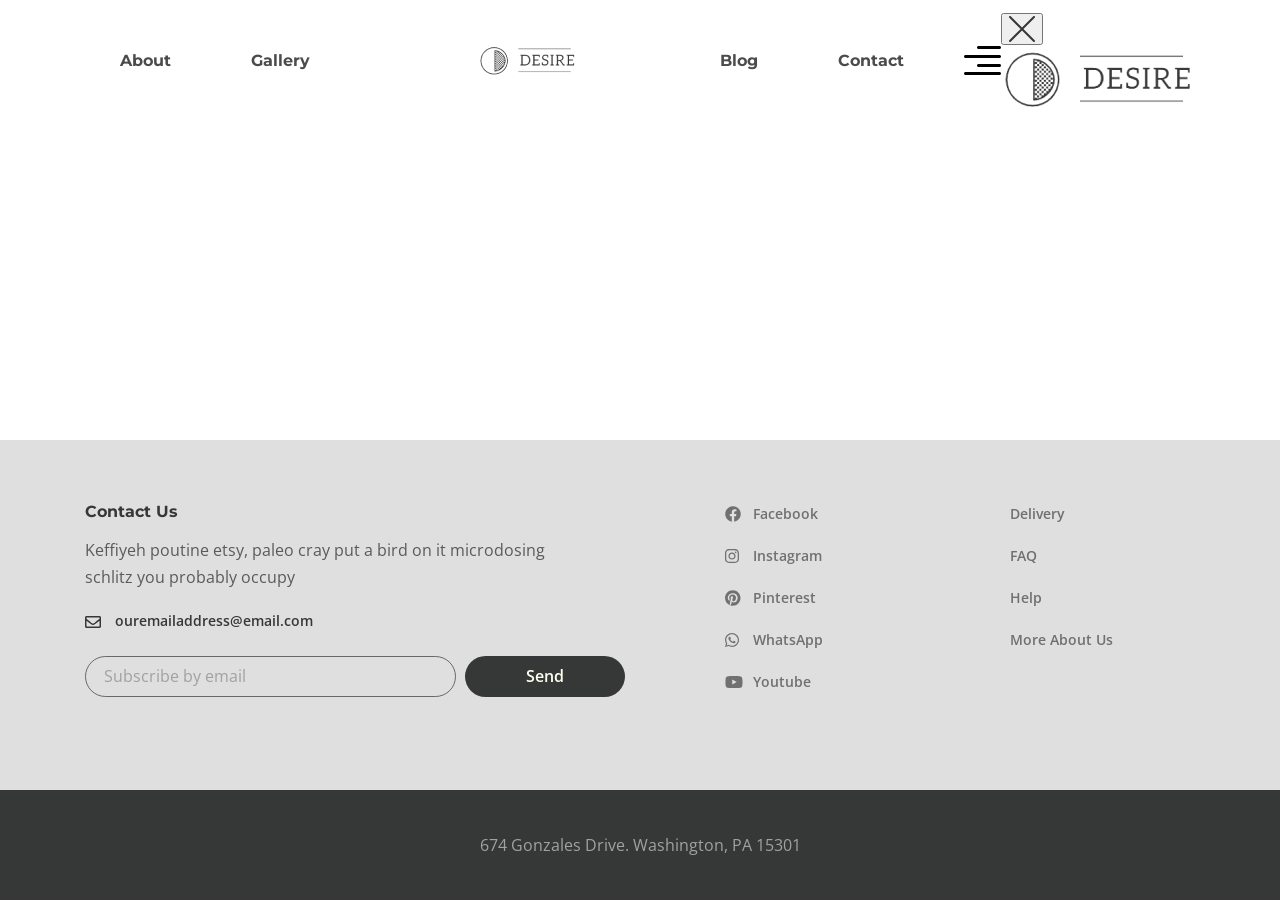
==== app/index.html @ 5ede9a0d "first commit" ====
<!DOCTYPE html>
<html lang="en">

<head>
  <meta charset="UTF-8">
  <meta name="viewport" content="width=device-width, initial-scale=1.0">
  <title>Desire Multypage Website</title>
  <link rel="preconnect" href="https://fonts.googleapis.com">
  <link rel="preconnect" href="https://fonts.gstatic.com" crossorigin>
  <link href="https://fonts.googleapis.com/css2?family=Montserrat:wght@700&family=Open+Sans:wght@400;600&display=swap"
    rel="stylesheet">
  <link rel="stylesheet" href="css/style.min.css">
</head>

<body>
  <div class="wrapper">
    <header class="header">
      <div class="container">
        <div class="header__inner">
          <nav class="menu">
            <ul class="menu__list">
              <li class="menu__list-item">
                <a class="menu__list-link" href="#">About</a>
              </li>
              <li class="menu__list-item">
                <a class="menu__list-link" href="#">Gallery</a>
              </li>
            </ul>
          </nav>
          <a class="logo" href="#">
            <img src="images/logo.png" alt="">
          </a>
          <nav class="menu">
            <ul class="menu__list">
              <li class="menu__list-item">
                <a class="menu__list-link" href="#">Blog</a>
              </li>
              <li class="menu__list-item">
                <a class="menu__list-link" href="#">Contact</a>
              </li>
            </ul>
          </nav>
          <button class="header__btn">
            <img src="images/icon_menu.svg" alt="icon menu">
          </button>
          <div class="rightside-menu">
            <button class="rightside-menu__close">
              <img src="images/close.svg" alt="">
            </button>
            <a class="logo" href="#">
              <img src="images/logo-big.png" alt="logo">
            </a>
          </div>
        </div>
      </div>
    </header>

    <main class="main"></main>

    <footer class="footer">
      <div class="footer__content">
        <div class="container">
          <div class="footer__inner">
            <div class="footer__info">
              <h6 class="footer__info-title">
                Contact Us
              </h6>
              <p class="footer__info-text">
                Keffiyeh poutine etsy, paleo cray put a bird on it microdosing schlitz you probably occupy
              </p>
              <a href="mailto:ouremailaddress@email.com" class="footer__info-email">
                ouremailaddress@email.com
              </a>
              <form class="footer__form">
                <input type="email" class="footer__form-input" placeholder="Subscribe by email">
                <button type="submit" class="footer__form-button">Send</button>
              </form>
            </div>
            <ul class="footer__social">
              <li class="footer__social-item">
                <a class="footer__social-link footer__social-link--facebook" href="#">Facebook</a>
              </li>
              <li class="footer__social-item">
                <a class="footer__social-link footer__social-link--instagram" href="#">Instagram</a>
              </li>
              <li class="footer__social-item">
                <a class="footer__social-link footer__social-link--pinterest" href="#">Pinterest</a>
              </li>
              <li class="footer__social-item">
                <a class="footer__social-link footer__social-link--whatsapp" href="#">WhatsApp</a>
              </li>
              <li class="footer__social-item">
                <a class="footer__social-link footer__social-link--youtube" href="#">Youtube</a>
              </li>
            </ul>
            <nav class="footer__menu">
              <ul class="footer__menu-list">
                <li class="footer__menu-item">
                  <a class="footer__menu-link" href="#">Delivery</a>
                </li>
                <li class="footer__menu-item">
                  <a class="footer__menu-link" href="#">FAQ</a>
                </li>
                <li class="footer__menu-item">
                  <a class="footer__menu-link" href="#">Help</a>
                </li>
                <li class="footer__menu-item">
                  <a class="footer__menu-link" href="#">More About Us</a>
                </li>
              </ul>
            </nav>
          </div>
        </div>
      </div>
      <div class=" footer__copyright">
        <p>
          674 Gonzales Drive. Washington, PA 15301
        </p>
      </div>

    </footer>
  </div>



  <script src="js/main.min.js"></script>
</body>

</html>
---- app/css/style.min.css ----
.menu__list-link,.footer__info-title{font-family:'Montserrat', sans-serif;font-weight:700}html{-webkit-box-sizing:border-box;box-sizing:border-box}*,*::after,*::before{-webkit-box-sizing:inherit;box-sizing:inherit}ul[class],ol[class]{padding:0}body,h1,h2,h3,h4,h5,h6,p,ul,ol,li,figure,figcaption,blockquote,dl,dd{margin:0;font-size:inherit}ul[class]{list-style:none}img{max-width:100%;display:block}input,button,textarea,select{font:inherit}a{text-decoration:none}html,body{height:100%}body{font-family:'Open Sans', sans-serif;font-weight:400;font-size:16px;line-height:27px;color:#5A5A5A}.wrapper{display:-webkit-box;display:-ms-flexbox;display:flex;-webkit-box-orient:vertical;-webkit-box-direction:normal;-ms-flex-direction:column;flex-direction:column;min-height:100%}.main{-webkit-box-flex:1;-ms-flex:1 0 auto;flex:1 0 auto}.footer{-webkit-box-flex:0;-ms-flex:0 0 auto;flex:0 0 auto}.container{max-width:1140px;margin:0 auto;padding:0 15px}.header__inner{display:-webkit-box;display:-ms-flexbox;display:flex;-webkit-box-pack:justify;-ms-flex-pack:justify;justify-content:space-between;-webkit-box-align:center;-ms-flex-align:center;align-items:center;height:120px}.header__btn{background-color:transparent;border:none;padding:0;cursor:pointer}.logo{margin:0 auto}.menu{padding-left:35px;padding-right:60px}.menu__list{display:-webkit-box;display:-ms-flexbox;display:flex}.menu__list-item+.menu__list-item{padding-left:80px}.menu__list-link{color:rgba(54,56,56,0.9);line-height:22px}.footer__content{background:#DFDFDF;padding:60px 0 80px}.footer__inner{display:-webkit-box;display:-ms-flexbox;display:flex;-webkit-box-pack:justify;-ms-flex-pack:justify;justify-content:space-between}.footer__info{width:540px}.footer__info-title{color:#363838;margin-bottom:14px;line-height:23px}.footer__info-text{margin-bottom:16px;max-width:475px}.footer__info-email{font-weight:600;font-size:14px;color:#363838;margin-bottom:22px;padding-left:30px;display:inline-block;position:relative}.footer__info-email::before{content:"";background-image:url(../images/envelope.svg);position:absolute;top:9px;left:0;width:16px;height:12px}.footer__form{display:-webkit-box;display:-ms-flexbox;display:flex}.footer__form-input{padding:6px 10px 6px 18px;border-radius:21px;background-color:transparent;border:1px solid rgba(54,56,56,0.7);width:100%}.footer__form-input::-webkit-input-placeholder{font-family:'Open Sans', sans-serif;font-weight:400;font-size:16px;line-height:28px;color:#A1A1A1}.footer__form-input::-moz-placeholder{font-family:'Open Sans', sans-serif;font-weight:400;font-size:16px;line-height:28px;color:#A1A1A1}.footer__form-input:-ms-input-placeholder{font-family:'Open Sans', sans-serif;font-weight:400;font-size:16px;line-height:28px;color:#A1A1A1}.footer__form-input::-ms-input-placeholder{font-family:'Open Sans', sans-serif;font-weight:400;font-size:16px;line-height:28px;color:#A1A1A1}.footer__form-input::placeholder{font-family:'Open Sans', sans-serif;font-weight:400;font-size:16px;line-height:28px;color:#A1A1A1}.footer__form-button{background-color:#363838;border:none;color:#fffff0;border-radius:21px;font-weight:600;padding:6px 12px;min-width:160px;margin-left:9px;cursor:pointer}.footer__social{width:125px;margin-right:auto;margin-left:100px}.footer__social-link{padding-left:28px;position:relative}.footer__social-link::before{content:"";position:absolute;left:0;top:2px;width:16px;height:16px}.footer__social-link--facebook::before{background-image:url(../images/facebook.svg)}.footer__social-link--instagram::before{background-image:url(../images/instagram.svg);width:14px;height:14px;top:3px}.footer__social-link--pinterest::before{background-image:url(../images/Pinterest.svg)}.footer__social-link--whatsapp::before{background-image:url(../images/whatsapp.svg);width:14px;height:14px;top:3px}.footer__social-link--youtube::before{background-image:url(../images/youtube.svg);width:18px;height:12px;top:4px}.footer__social-item,.footer__menu-item{margin-bottom:15px;font-size:14px;font-weight:600}.footer__social-link,.footer__menu-link{color:#707070}.footer__menu{margin-right:60px;width:125px}.footer__copyright{background-color:#363838;color:#A1A1A1;text-align:center;padding:42px 0 41px}
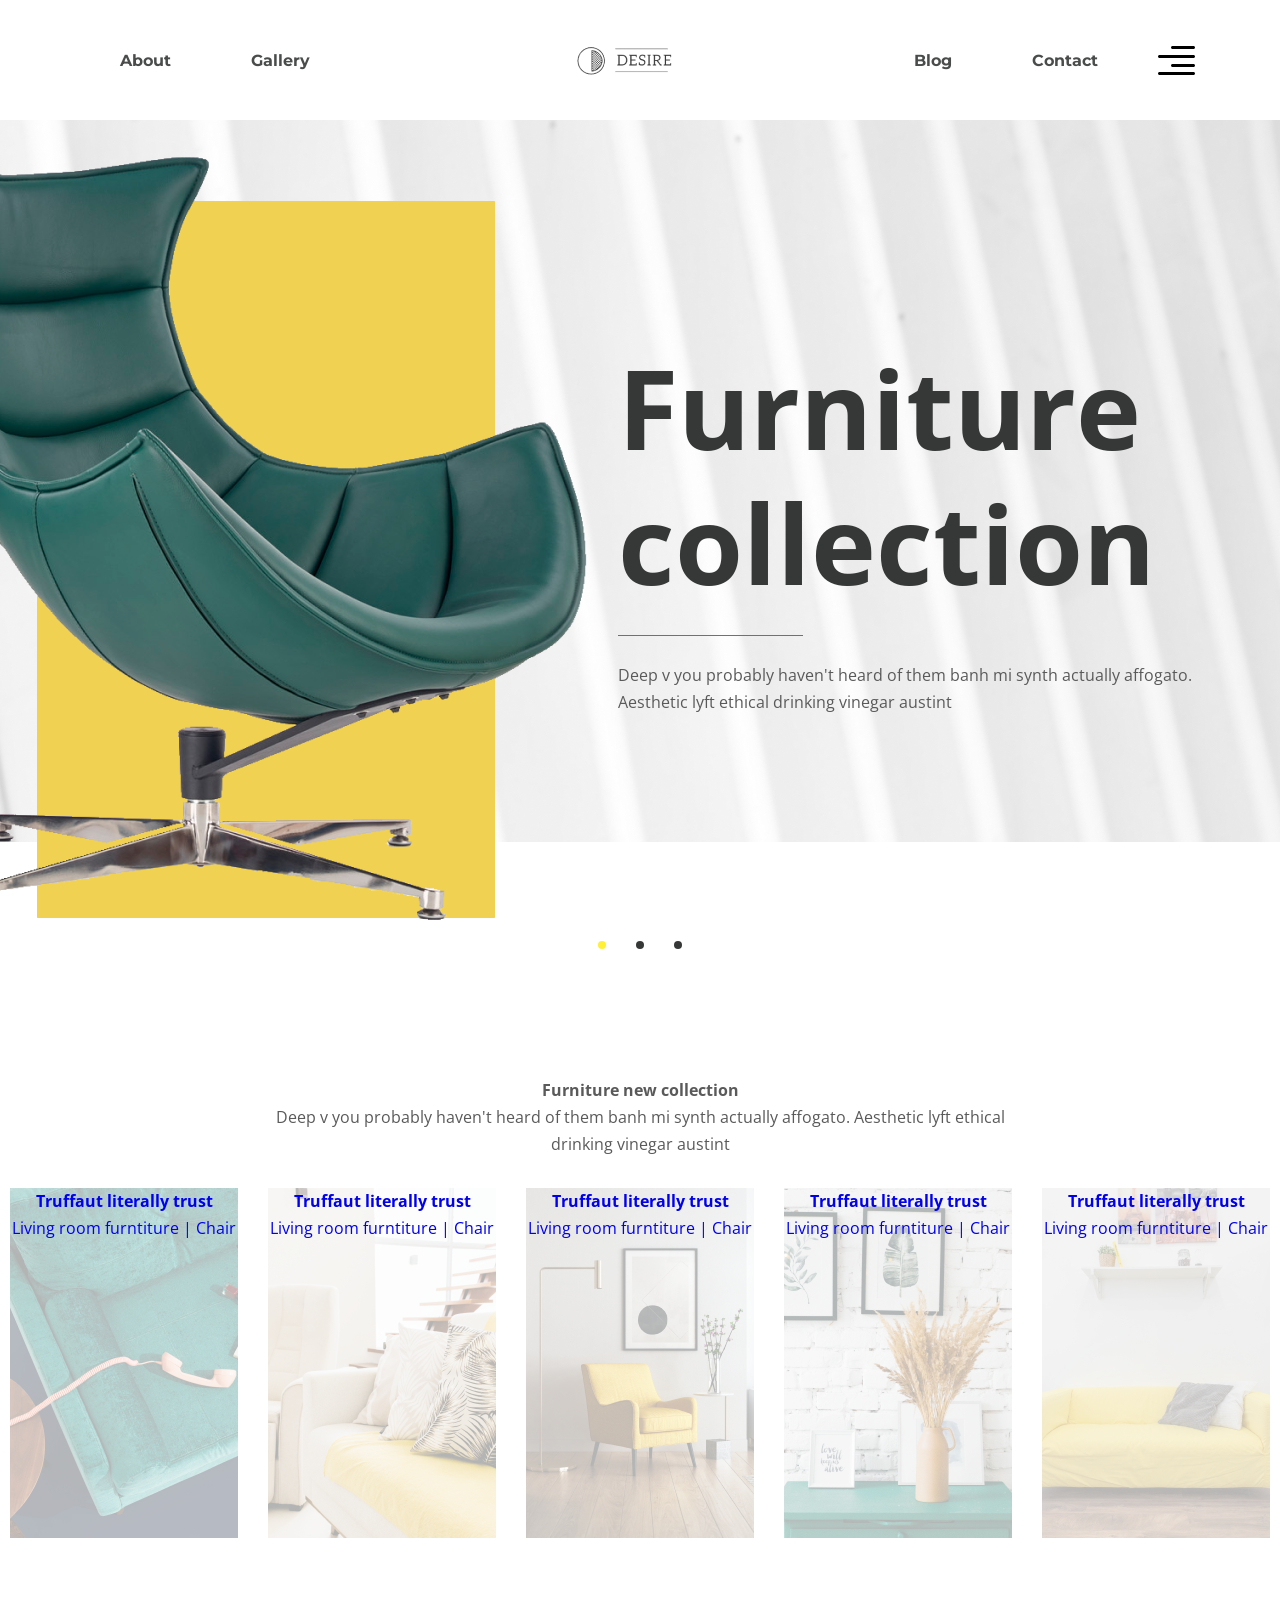
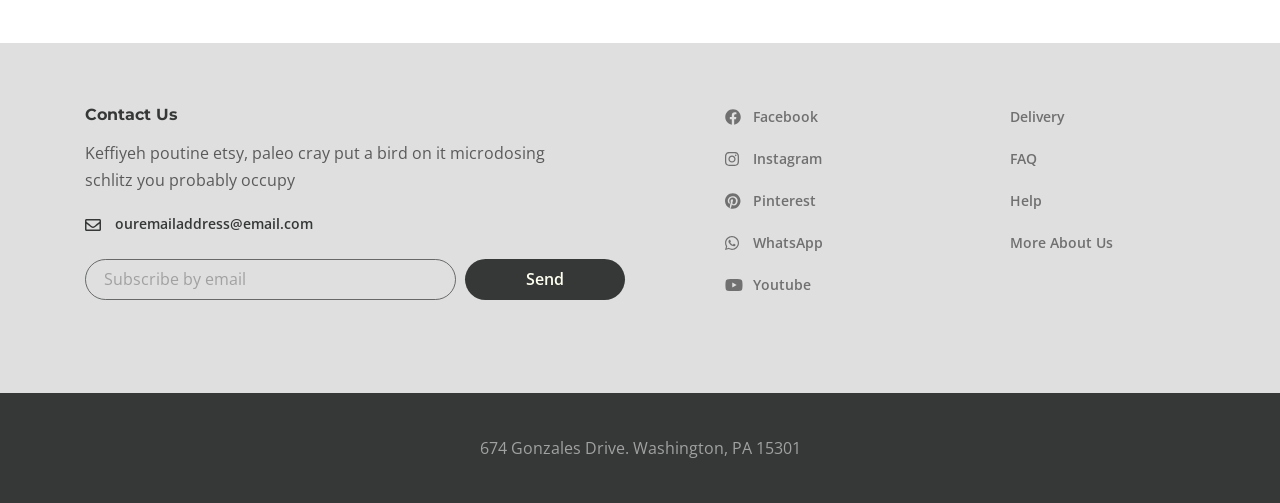
==== commit 8fa2125d: "section collection" ====
--- a/app/index.html
+++ b/app/index.html
@@ -43,19 +43,150 @@
           <button class="header__btn">
             <img src="images/icon_menu.svg" alt="icon menu">
           </button>
-          <div class="rightside-menu">
+          <div class="rightside-menu rightside-menu--close">
             <button class="rightside-menu__close">
               <img src="images/close.svg" alt="">
             </button>
-            <a class="logo" href="#">
-              <img src="images/logo-big.png" alt="logo">
-            </a>
+            <div class="rightside-menu__content">
+              <a class="rightside-menu__logo" href="#">
+                <img src="images/logo-big.png" alt="logo">
+              </a>
+              <h4 class="rightside-menu__title">
+                Furniture for life
+              </h4>
+              <p class="rightside-menu__text">
+                Sustainable hot chicken skateboard, dreamcatcher meggings actually squid. Slow-carb everyday carry +1
+                art party
+                microdosing, put a bird on it brooklyn
+              </p>
+              <img class="rightside-menu__images" src="images/content/rightside-img.jpg" alt="images">
+            </div>
           </div>
         </div>
       </div>
     </header>
 
-    <main class="main"></main>
+    <main class="main">
+      <section class="top">
+        <div class="top__inner">
+          <div class="top__slider">
+            <div class="top__slider-item">
+              <img class="top__slider-img" src="images/content/slider-img.png" alt="images">
+              <div class="top__slider-info">
+                <h2 class="top__slider-title">
+                  Furniture
+                  collection
+                </h2>
+                <p class="top__slider-text">
+                  Deep v you probably haven't heard of them banh mi synth actually affogato. Aesthetic lyft ethical
+                  drinking vinegar
+                  austint
+                </p>
+              </div>
+            </div>
+            <div class="top__slider-item">
+              <img class="top__slider-img" src="images/content/slider-img.png" alt="images">
+              <div class="top__slider-info">
+                <h2 class="top__slider-title">
+                  Furniture
+                  collection
+                </h2>
+                <p class="top__slider-text">
+                  Deep v you probably haven't heard of them banh mi synth actually affogato. Aesthetic lyft ethical
+                  drinking vinegar
+                  austint
+                </p>
+              </div>
+            </div>
+            <div class="top__slider-item">
+              <img class="top__slider-img" src="images/content/slider-img.png" alt="images">
+              <div class="top__slider-info">
+                <h2 class="top__slider-title">
+                  Furniture
+                  collection
+                </h2>
+                <p class="top__slider-text">
+                  Deep v you probably haven't heard of them banh mi synth actually affogato. Aesthetic lyft ethical
+                  drinking vinegar
+                  austint
+                </p>
+              </div>
+            </div>
+          </div>
+        </div>
+      </section>
+
+      <section class="new__collection">
+        <div class="conteiner-fluid">
+          <h3 class="new__collection-title">
+            Furniture new collection
+          </h3>
+          <p class="new__collection-text">
+            Deep v you probably haven't heard of them banh mi synth actually affogato. Aesthetic lyft ethical drinking
+            vinegar
+            austint
+          </p>
+          <div class="collection">
+            <a class="collection__item" href="#">
+              <img class="collection__images" src="images/content/collection-1.jpg" alt="">
+              <div class="collection__info">
+                <h6 class="collection__info-title">
+                  Truffaut literally trust
+                </h6>
+                <p class="collection__info-text">
+                  Living room furntiture | Chair
+                </p>
+              </div>
+            </a>
+            <a class="collection__item" href="#">
+              <img class="collection__images" src="images/content/collection-2.jpg" alt="">
+              <div class="collection__info">
+                <h6 class="collection__info-title">
+                  Truffaut literally trust
+                </h6>
+                <p class="collection__info-text">
+                  Living room furntiture | Chair
+                </p>
+              </div>
+            </a>
+            <a class="collection__item" href="#">
+              <img class="collection__images" src="images/content/collection-3.jpg" alt="">
+              <div class="collection__info">
+                <h6 class="collection__info-title">
+                  Truffaut literally trust
+                </h6>
+                <p class="collection__info-text">
+                  Living room furntiture | Chair
+                </p>
+              </div>
+            </a>
+            <a class="collection__item" href="#">
+              <img class="collection__images" src="images/content/collection-4.jpg" alt="">
+              <div class="collection__info">
+                <h6 class="collection__info-title">
+                  Truffaut literally trust
+                </h6>
+                <p class="collection__info-text">
+                  Living room furntiture | Chair
+                </p>
+              </div>
+            </a>
+            <a class="collection__item" href="#">
+              <img class="collection__images" src="images/content/collection-5.jpg" alt="">
+              <div class="collection__info">
+                <h6 class="collection__info-title">
+                  Truffaut literally trust
+                </h6>
+                <p class="collection__info-text">
+                  Living room furntiture | Chair
+                </p>
+              </div>
+            </a>
+          </div>
+        </div>
+      </section>
+
+    </main>
 
     <footer class="footer">
       <div class="footer__content">
--- a/app/css/style.min.css
+++ b/app/css/style.min.css
@@ -1 +1 @@
-.menu__list-link,.footer__info-title{font-family:'Montserrat', sans-serif;font-weight:700}html{-webkit-box-sizing:border-box;box-sizing:border-box}*,*::after,*::before{-webkit-box-sizing:inherit;box-sizing:inherit}ul[class],ol[class]{padding:0}body,h1,h2,h3,h4,h5,h6,p,ul,ol,li,figure,figcaption,blockquote,dl,dd{margin:0;font-size:inherit}ul[class]{list-style:none}img{max-width:100%;display:block}input,button,textarea,select{font:inherit}a{text-decoration:none}html,body{height:100%}body{font-family:'Open Sans', sans-serif;font-weight:400;font-size:16px;line-height:27px;color:#5A5A5A}.wrapper{display:-webkit-box;display:-ms-flexbox;display:flex;-webkit-box-orient:vertical;-webkit-box-direction:normal;-ms-flex-direction:column;flex-direction:column;min-height:100%}.main{-webkit-box-flex:1;-ms-flex:1 0 auto;flex:1 0 auto}.footer{-webkit-box-flex:0;-ms-flex:0 0 auto;flex:0 0 auto}.container{max-width:1140px;margin:0 auto;padding:0 15px}.header__inner{display:-webkit-box;display:-ms-flexbox;display:flex;-webkit-box-pack:justify;-ms-flex-pack:justify;justify-content:space-between;-webkit-box-align:center;-ms-flex-align:center;align-items:center;height:120px}.header__btn{background-color:transparent;border:none;padding:0;cursor:pointer}.logo{margin:0 auto}.menu{padding-left:35px;padding-right:60px}.menu__list{display:-webkit-box;display:-ms-flexbox;display:flex}.menu__list-item+.menu__list-item{padding-left:80px}.menu__list-link{color:rgba(54,56,56,0.9);line-height:22px}.footer__content{background:#DFDFDF;padding:60px 0 80px}.footer__inner{display:-webkit-box;display:-ms-flexbox;display:flex;-webkit-box-pack:justify;-ms-flex-pack:justify;justify-content:space-between}.footer__info{width:540px}.footer__info-title{color:#363838;margin-bottom:14px;line-height:23px}.footer__info-text{margin-bottom:16px;max-width:475px}.footer__info-email{font-weight:600;font-size:14px;color:#363838;margin-bottom:22px;padding-left:30px;display:inline-block;position:relative}.footer__info-email::before{content:"";background-image:url(../images/envelope.svg);position:absolute;top:9px;left:0;width:16px;height:12px}.footer__form{display:-webkit-box;display:-ms-flexbox;display:flex}.footer__form-input{padding:6px 10px 6px 18px;border-radius:21px;background-color:transparent;border:1px solid rgba(54,56,56,0.7);width:100%}.footer__form-input::-webkit-input-placeholder{font-family:'Open Sans', sans-serif;font-weight:400;font-size:16px;line-height:28px;color:#A1A1A1}.footer__form-input::-moz-placeholder{font-family:'Open Sans', sans-serif;font-weight:400;font-size:16px;line-height:28px;color:#A1A1A1}.footer__form-input:-ms-input-placeholder{font-family:'Open Sans', sans-serif;font-weight:400;font-size:16px;line-height:28px;color:#A1A1A1}.footer__form-input::-ms-input-placeholder{font-family:'Open Sans', sans-serif;font-weight:400;font-size:16px;line-height:28px;color:#A1A1A1}.footer__form-input::placeholder{font-family:'Open Sans', sans-serif;font-weight:400;font-size:16px;line-height:28px;color:#A1A1A1}.footer__form-button{background-color:#363838;border:none;color:#fffff0;border-radius:21px;font-weight:600;padding:6px 12px;min-width:160px;margin-left:9px;cursor:pointer}.footer__social{width:125px;margin-right:auto;margin-left:100px}.footer__social-link{padding-left:28px;position:relative}.footer__social-link::before{content:"";position:absolute;left:0;top:2px;width:16px;height:16px}.footer__social-link--facebook::before{background-image:url(../images/facebook.svg)}.footer__social-link--instagram::before{background-image:url(../images/instagram.svg);width:14px;height:14px;top:3px}.footer__social-link--pinterest::before{background-image:url(../images/Pinterest.svg)}.footer__social-link--whatsapp::before{background-image:url(../images/whatsapp.svg);width:14px;height:14px;top:3px}.footer__social-link--youtube::before{background-image:url(../images/youtube.svg);width:18px;height:12px;top:4px}.footer__social-item,.footer__menu-item{margin-bottom:15px;font-size:14px;font-weight:600}.footer__social-link,.footer__menu-link{color:#707070}.footer__menu{margin-right:60px;width:125px}.footer__copyright{background-color:#363838;color:#A1A1A1;text-align:center;padding:42px 0 41px}
+.menu__list-link,.footer__info-title,.rightside-menu__title{font-family:'Montserrat', sans-serif;font-weight:700}html{-webkit-box-sizing:border-box;box-sizing:border-box}*,*::after,*::before{-webkit-box-sizing:inherit;box-sizing:inherit}ul[class],ol[class]{padding:0}body,h1,h2,h3,h4,h5,h6,p,ul,ol,li,figure,figcaption,blockquote,dl,dd{margin:0;font-size:inherit}ul[class]{list-style:none}img{max-width:100%;display:block}input,button,textarea,select{font:inherit}a{text-decoration:none}.slick-slider{position:relative;display:block;-webkit-box-sizing:border-box;box-sizing:border-box;-webkit-touch-callout:none;-webkit-user-select:none;-moz-user-select:none;-ms-user-select:none;user-select:none;-ms-touch-action:pan-y;touch-action:pan-y;-webkit-tap-highlight-color:transparent}.slick-list{position:relative;overflow:hidden;display:block;margin:0;padding:0}.slick-list:focus{outline:none}.slick-list.dragging{cursor:pointer;cursor:hand}.slick-slider .slick-track,.slick-slider .slick-list{-webkit-transform:translate3d(0, 0, 0);-ms-transform:translate3d(0, 0, 0);transform:translate3d(0, 0, 0)}.slick-track{position:relative;left:0;top:0;display:block;margin-left:auto;margin-right:auto}.slick-track:before,.slick-track:after{content:"";display:table}.slick-track:after{clear:both}.slick-loading .slick-track{visibility:hidden}.slick-slide{float:left;height:100%;min-height:1px;display:none}[dir="rtl"] .slick-slide{float:right}.slick-slide img{display:block}.slick-slide.slick-loading img{display:none}.slick-slide.dragging img{pointer-events:none}.slick-initialized .slick-slide{display:block}.slick-loading .slick-slide{visibility:hidden}.slick-vertical .slick-slide{display:block;height:auto;border:1px solid transparent}.slick-arrow.slick-hidden{display:none}html,body{height:100%}body{font-family:'Open Sans', sans-serif;font-weight:400;font-size:16px;line-height:27px;color:#5A5A5A;overflow-x:hidden;min-width:320px}.wrapper{display:-webkit-box;display:-ms-flexbox;display:flex;-webkit-box-orient:vertical;-webkit-box-direction:normal;-ms-flex-direction:column;flex-direction:column;min-height:100%}.main{-webkit-box-flex:1;-ms-flex:1 0 auto;flex:1 0 auto}.footer{-webkit-box-flex:0;-ms-flex:0 0 auto;flex:0 0 auto}.container{max-width:1140px;margin:0 auto;padding:0 15px}.conteiner-fluid{max-width:1920px;margin:0 auto;padding:0 10px}.slick-dots{display:-webkit-box;display:-ms-flexbox;display:flex;-webkit-box-pack:center;-ms-flex-pack:center;justify-content:center;-webkit-box-align:center;-ms-flex-align:center;align-items:center}.slick-dots li{margin:0 15px}.slick-dots button{background-color:#363838;border:none;width:8px;height:8px;padding:0;font-size:0;border-radius:50%}.slick-dots li.slick-active button{background-color:#ffef35}.header__inner{display:-webkit-box;display:-ms-flexbox;display:flex;-webkit-box-pack:justify;-ms-flex-pack:justify;justify-content:space-between;-webkit-box-align:center;-ms-flex-align:center;align-items:center;height:120px}.header__btn{background-color:transparent;border:none;padding:0;cursor:pointer}.logo{margin:0 auto}.menu{padding-left:35px;padding-right:60px}.menu__list{display:-webkit-box;display:-ms-flexbox;display:flex}.menu__list-item+.menu__list-item{padding-left:80px}.menu__list-link{color:rgba(54,56,56,0.9);line-height:22px}.footer__content{background:#DFDFDF;padding:60px 0 80px}.footer__inner{display:-webkit-box;display:-ms-flexbox;display:flex;-webkit-box-pack:justify;-ms-flex-pack:justify;justify-content:space-between}.footer__info{width:540px}.footer__info-title{color:#363838;margin-bottom:14px;line-height:23px}.footer__info-text{margin-bottom:16px;max-width:475px}.footer__info-email{font-weight:600;font-size:14px;color:#363838;margin-bottom:22px;padding-left:30px;display:inline-block;position:relative}.footer__info-email::before{content:"";background-image:url(../images/envelope.svg);position:absolute;top:9px;left:0;width:16px;height:12px}.footer__form{display:-webkit-box;display:-ms-flexbox;display:flex}.footer__form-input{padding:6px 10px 6px 18px;border-radius:21px;background-color:transparent;border:1px solid rgba(54,56,56,0.7);width:100%}.footer__form-input::-webkit-input-placeholder{font-family:'Open Sans', sans-serif;font-weight:400;font-size:16px;line-height:28px;color:#A1A1A1}.footer__form-input::-moz-placeholder{font-family:'Open Sans', sans-serif;font-weight:400;font-size:16px;line-height:28px;color:#A1A1A1}.footer__form-input:-ms-input-placeholder{font-family:'Open Sans', sans-serif;font-weight:400;font-size:16px;line-height:28px;color:#A1A1A1}.footer__form-input::-ms-input-placeholder{font-family:'Open Sans', sans-serif;font-weight:400;font-size:16px;line-height:28px;color:#A1A1A1}.footer__form-input::placeholder{font-family:'Open Sans', sans-serif;font-weight:400;font-size:16px;line-height:28px;color:#A1A1A1}.footer__form-button{background-color:#363838;border:none;color:#fffff0;border-radius:21px;font-weight:600;padding:6px 12px;min-width:160px;margin-left:9px;cursor:pointer}.footer__social{width:125px;margin-right:auto;margin-left:100px}.footer__social-link{padding-left:28px;position:relative}.footer__social-link::before{content:"";position:absolute;left:0;top:2px;width:16px;height:16px}.footer__social-link--facebook::before{background-image:url(../images/facebook.svg)}.footer__social-link--instagram::before{background-image:url(../images/instagram.svg);width:14px;height:14px;top:3px}.footer__social-link--pinterest::before{background-image:url(../images/Pinterest.svg)}.footer__social-link--whatsapp::before{background-image:url(../images/whatsapp.svg);width:14px;height:14px;top:3px}.footer__social-link--youtube::before{background-image:url(../images/youtube.svg);width:18px;height:12px;top:4px}.footer__social-item,.footer__menu-item{margin-bottom:15px;font-size:14px;font-weight:600}.footer__social-link,.footer__menu-link{color:#707070}.footer__menu{margin-right:60px;width:125px}.footer__copyright{background-color:#363838;color:#A1A1A1;text-align:center;padding:42px 0 41px}.rightside-menu{position:absolute;right:0;top:0;bottom:0;max-width:694px;width:100%;background-color:#fff;padding-top:40px;-webkit-box-shadow:-2px 3px 17px 0px #000;box-shadow:-2px 3px 17px 0px #000;-webkit-transition:all .6s;-o-transition:all .6s;transition:all .6s}.rightside-menu.rightside-menu--close{-webkit-transform:translateX(200%);-ms-transform:translateX(200%);transform:translateX(200%)}.rightside-menu__close{background-color:transparent;border:none;padding:0;cursor:pointer;margin-left:50px;margin-bottom:60px}.rightside-menu__content{text-align:center;max-width:485px;margin:0 auto}.rightside-menu__logo{display:inline-block;margin-bottom:40px}.rightside-menu__title{color:#363838;font-size:36px;line-height:51px;position:relative;margin-bottom:17px;padding-bottom:17px}.rightside-menu__title::after{content:"";position:absolute;bottom:0;right:0;left:0;height:1px;background:#6D7278;max-width:252px;margin:0 auto}.rightside-menu__text{margin-bottom:75px}.rightside-menu__images{max-width:485px}.top__inner{padding-bottom:70px;position:relative}.top__inner::after{content:'';position:absolute;background-image:url(../images/slider-bg.jpg);width:100%;height:722px;top:0;z-index:-1}.top__slider-item{display:-webkit-box !important;display:-ms-flexbox !important;display:flex !important;-webkit-box-pack:center;-ms-flex-pack:center;justify-content:center;-webkit-box-align:center;-ms-flex-align:center;align-items:center}.top__slider-img{margin-left:-10%;max-width:703px;height:815px;-o-object-fit:cover;object-fit:cover}.top__slider-info{max-width:645px;margin-left:25px}.top__slider-title{color:#363838;font-size:110px;line-height:135px;padding-bottom:26px;margin-bottom:26px;position:relative}.top__slider-title::after{content:'';position:absolute;left:0;bottom:0;width:185px;height:1px;background:#6D7278}.top__slider-text{max-width:585px}.new__collection{text-align:center;padding:45px 0 105px}.new__collection__title{color:#363838;font-size:36px;line-height:51px;padding-bottom:25px;margin-bottom:25px;position:relative}.new__collection__title::after{content:'';position:absolute;width:250px;height:1px;bottom:0;left:0;right:0;margin:0 auto;background:#6D7278}.new__collection-text{max-width:730px;margin:0 auto 30px}.collection{display:-ms-grid;display:grid;-ms-grid-columns:(1fr)[5];grid-template-columns:repeat(5, 1fr);grid-gap:30px}.collection__item{position:relative}.collection__images{min-height:350px;-o-object-fit:cover;object-fit:cover}.collection__info{position:absolute;top:0;left:0;right:0;bottom:0;background-color:rgba(255,255,255,0.7)}
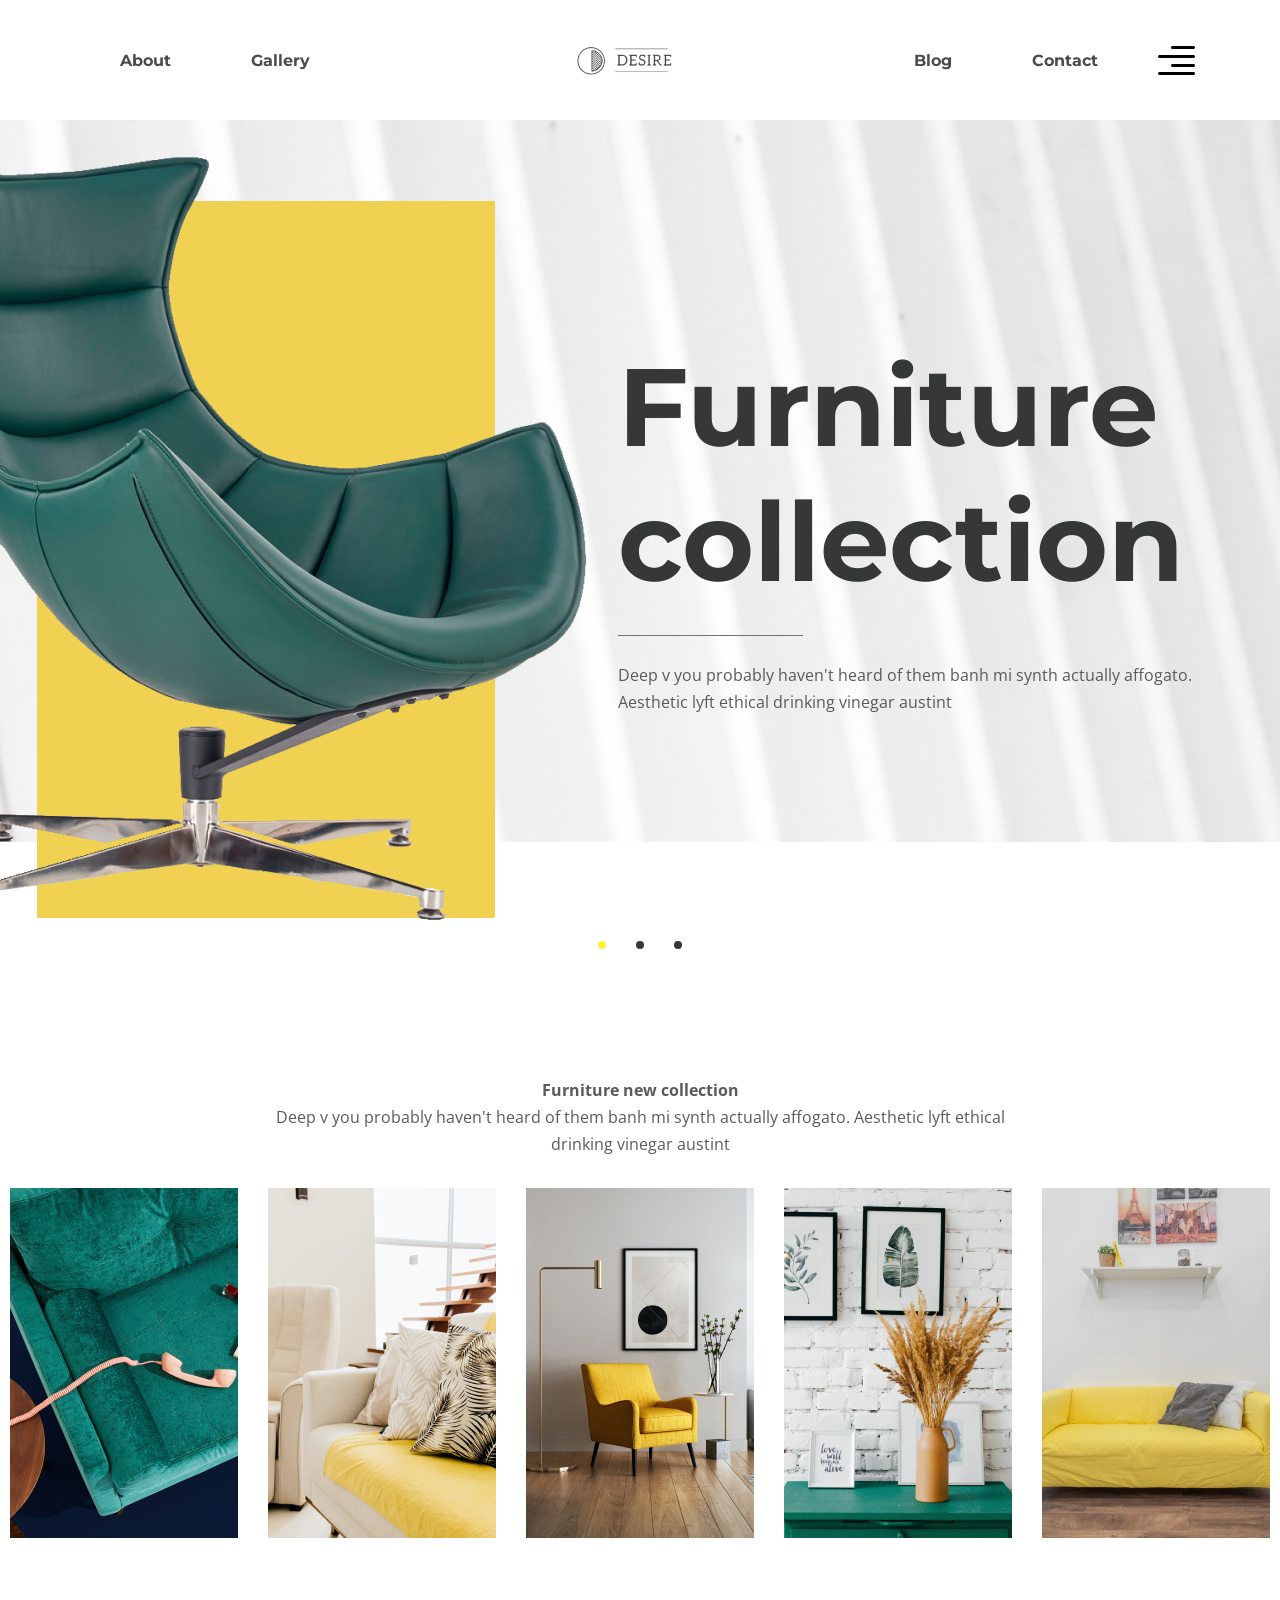
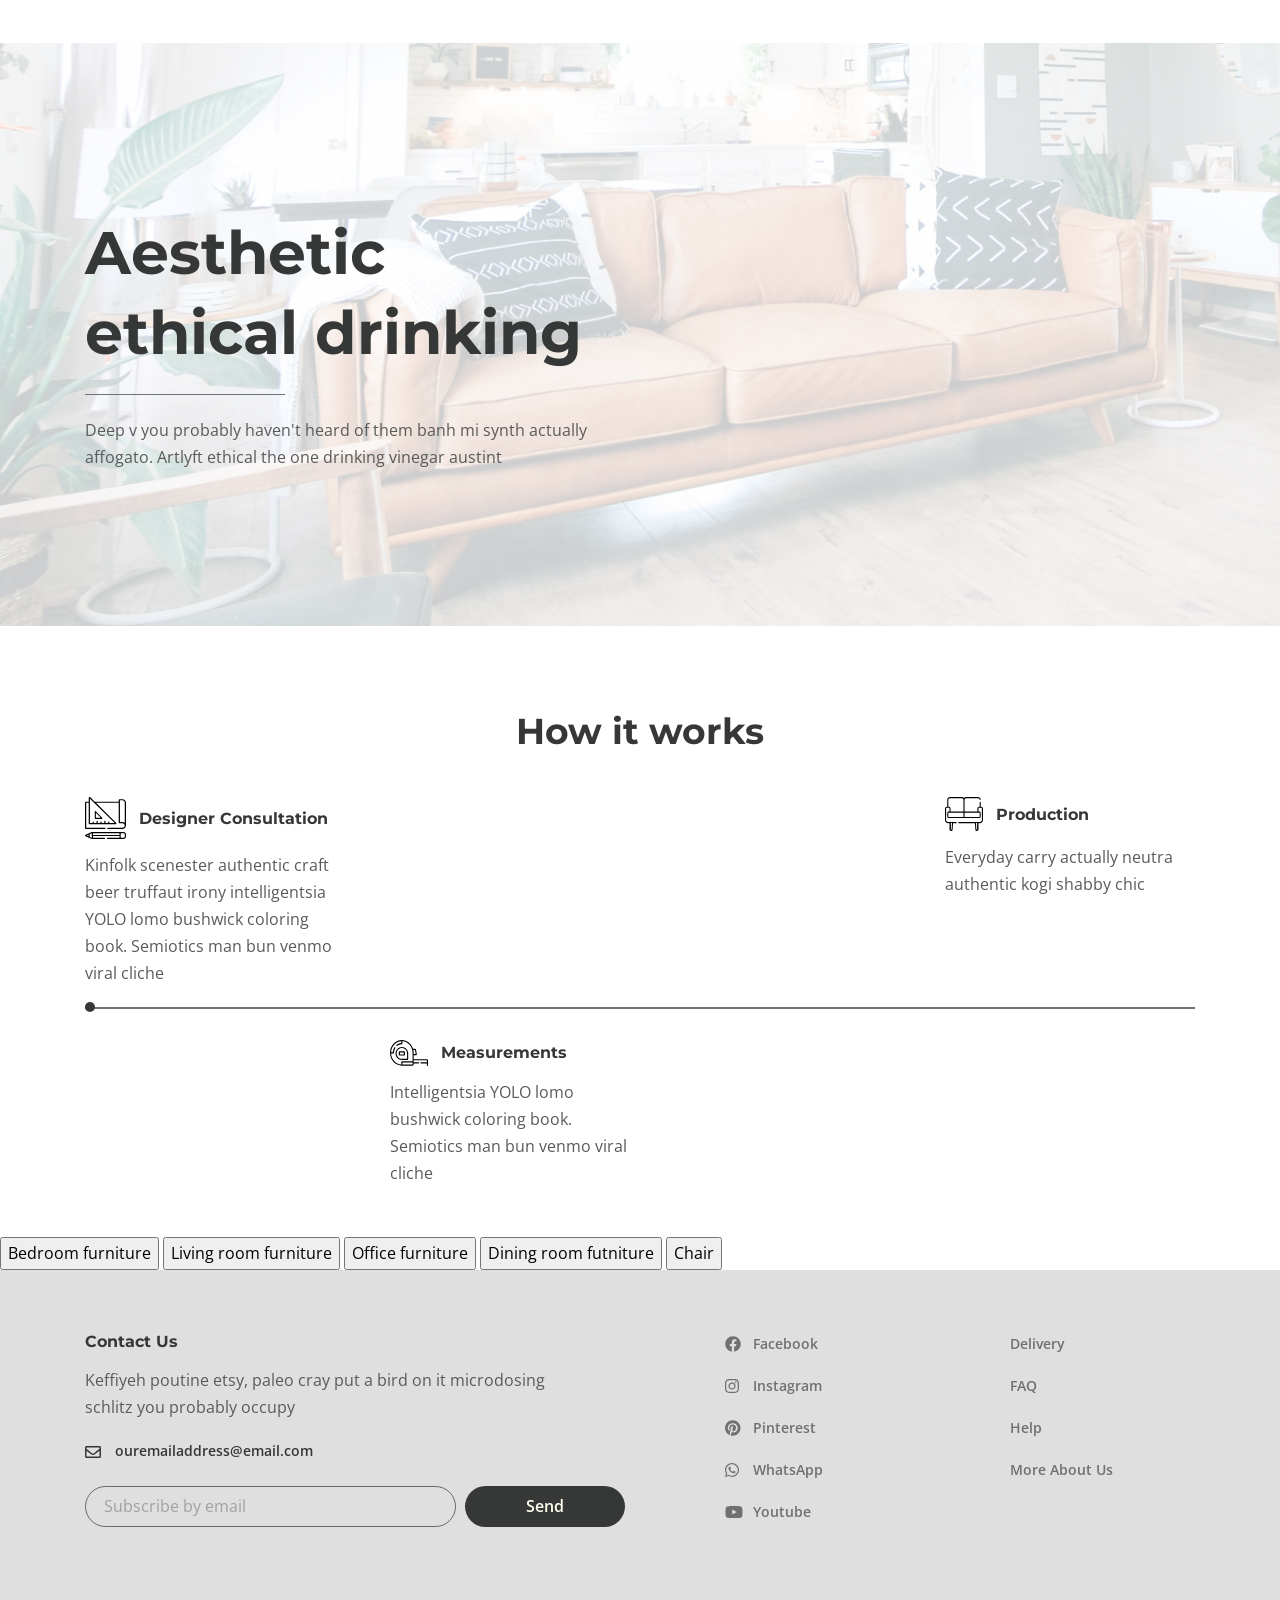
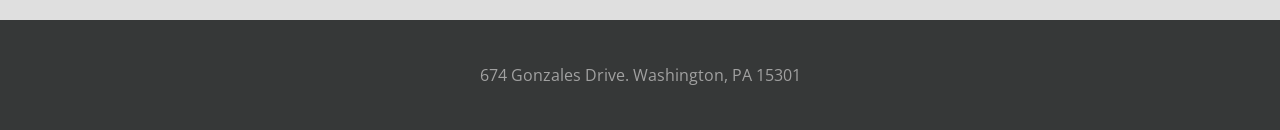
==== commit 92c6be29: "two new sections" ====
--- a/app/index.html
+++ b/app/index.html
@@ -186,6 +186,73 @@
         </div>
       </section>
 
+      <section class="decor">
+        <div class="container">
+          <h2 class="decor__title">
+            Aesthetic <br>ethical drinking
+          </h2>
+          <p class="decor__text">
+            Deep v you probably haven't heard of them banh mi synth actually affogato. Artlyft ethical the one drinking
+            vinegar
+            austint
+          </p>
+        </div>
+      </section>
+
+      <section class="work-path">
+        <div class="container">
+          <h3 class="work-path__title">
+            How it works
+          </h3>
+          <div class="work-path__items">
+            <div class="work-path__items-box">
+              <div class="work-path__item">
+                <img class="work-path__item-img" src="images/graphic-tool.svg" alt="icon">
+                <h6 class="work-path__item-title">
+                  Designer Consultation
+                </h6>
+                <p class="work-path__item-text">
+                  Kinfolk scenester authentic craft beer truffaut irony intelligentsia YOLO lomo bushwick coloring book.
+                  Semiotics man bun
+                  venmo viral cliche
+                </p>
+              </div>
+              <div class="work-path__item">
+                <img class="work-path__item-img" src="images/sofa.svg" alt="icon">
+                <h6 class="work-path__item-title">
+                  Production
+                </h6>
+                <p class="work-path__item-text">
+                  Everyday carry actually neutra authentic kogi shabby chic
+                </p>
+              </div>
+            </div>
+            <div class="work-path__item work-path__item--measurements">
+              <img class="work-path__item-img" src="images/tape.svg" alt="icon">
+              <h6 class="work-path__item-title">
+                Measurements
+              </h6>
+              <p class="work-path__item-text">
+                Intelligentsia YOLO lomo bushwick coloring book. Semiotics man bun venmo viral cliche
+              </p>
+            </div>
+          </div>
+        </div>
+      </section>
+
+      <div class="gallery">
+        <div class="container-fluid">
+          <div class="gallery__buttons">
+            <button class="gallery__btn">Bedroom furniture</button>
+            <button class="gallery__btn">Living room furniture</button>
+            <button class="gallery__btn">Office furniture</button>
+            <button class="gallery__btn">Dining room futniture</button>
+            <button class="gallery__btn">Chair</button>
+          </div>
+          <div class="gallery__inner"></div>
+        </div>
+      </div>
+
     </main>
 
     <footer class="footer">
--- a/app/css/style.min.css
+++ b/app/css/style.min.css
@@ -1 +1 @@
-.menu__list-link,.footer__info-title,.rightside-menu__title{font-family:'Montserrat', sans-serif;font-weight:700}html{-webkit-box-sizing:border-box;box-sizing:border-box}*,*::after,*::before{-webkit-box-sizing:inherit;box-sizing:inherit}ul[class],ol[class]{padding:0}body,h1,h2,h3,h4,h5,h6,p,ul,ol,li,figure,figcaption,blockquote,dl,dd{margin:0;font-size:inherit}ul[class]{list-style:none}img{max-width:100%;display:block}input,button,textarea,select{font:inherit}a{text-decoration:none}.slick-slider{position:relative;display:block;-webkit-box-sizing:border-box;box-sizing:border-box;-webkit-touch-callout:none;-webkit-user-select:none;-moz-user-select:none;-ms-user-select:none;user-select:none;-ms-touch-action:pan-y;touch-action:pan-y;-webkit-tap-highlight-color:transparent}.slick-list{position:relative;overflow:hidden;display:block;margin:0;padding:0}.slick-list:focus{outline:none}.slick-list.dragging{cursor:pointer;cursor:hand}.slick-slider .slick-track,.slick-slider .slick-list{-webkit-transform:translate3d(0, 0, 0);-ms-transform:translate3d(0, 0, 0);transform:translate3d(0, 0, 0)}.slick-track{position:relative;left:0;top:0;display:block;margin-left:auto;margin-right:auto}.slick-track:before,.slick-track:after{content:"";display:table}.slick-track:after{clear:both}.slick-loading .slick-track{visibility:hidden}.slick-slide{float:left;height:100%;min-height:1px;display:none}[dir="rtl"] .slick-slide{float:right}.slick-slide img{display:block}.slick-slide.slick-loading img{display:none}.slick-slide.dragging img{pointer-events:none}.slick-initialized .slick-slide{display:block}.slick-loading .slick-slide{visibility:hidden}.slick-vertical .slick-slide{display:block;height:auto;border:1px solid transparent}.slick-arrow.slick-hidden{display:none}html,body{height:100%}body{font-family:'Open Sans', sans-serif;font-weight:400;font-size:16px;line-height:27px;color:#5A5A5A;overflow-x:hidden;min-width:320px}.wrapper{display:-webkit-box;display:-ms-flexbox;display:flex;-webkit-box-orient:vertical;-webkit-box-direction:normal;-ms-flex-direction:column;flex-direction:column;min-height:100%}.main{-webkit-box-flex:1;-ms-flex:1 0 auto;flex:1 0 auto}.footer{-webkit-box-flex:0;-ms-flex:0 0 auto;flex:0 0 auto}.container{max-width:1140px;margin:0 auto;padding:0 15px}.conteiner-fluid{max-width:1920px;margin:0 auto;padding:0 10px}.slick-dots{display:-webkit-box;display:-ms-flexbox;display:flex;-webkit-box-pack:center;-ms-flex-pack:center;justify-content:center;-webkit-box-align:center;-ms-flex-align:center;align-items:center}.slick-dots li{margin:0 15px}.slick-dots button{background-color:#363838;border:none;width:8px;height:8px;padding:0;font-size:0;border-radius:50%}.slick-dots li.slick-active button{background-color:#ffef35}.header__inner{display:-webkit-box;display:-ms-flexbox;display:flex;-webkit-box-pack:justify;-ms-flex-pack:justify;justify-content:space-between;-webkit-box-align:center;-ms-flex-align:center;align-items:center;height:120px}.header__btn{background-color:transparent;border:none;padding:0;cursor:pointer}.logo{margin:0 auto}.menu{padding-left:35px;padding-right:60px}.menu__list{display:-webkit-box;display:-ms-flexbox;display:flex}.menu__list-item+.menu__list-item{padding-left:80px}.menu__list-link{color:rgba(54,56,56,0.9);line-height:22px}.footer__content{background:#DFDFDF;padding:60px 0 80px}.footer__inner{display:-webkit-box;display:-ms-flexbox;display:flex;-webkit-box-pack:justify;-ms-flex-pack:justify;justify-content:space-between}.footer__info{width:540px}.footer__info-title{color:#363838;margin-bottom:14px;line-height:23px}.footer__info-text{margin-bottom:16px;max-width:475px}.footer__info-email{font-weight:600;font-size:14px;color:#363838;margin-bottom:22px;padding-left:30px;display:inline-block;position:relative}.footer__info-email::before{content:"";background-image:url(../images/envelope.svg);position:absolute;top:9px;left:0;width:16px;height:12px}.footer__form{display:-webkit-box;display:-ms-flexbox;display:flex}.footer__form-input{padding:6px 10px 6px 18px;border-radius:21px;background-color:transparent;border:1px solid rgba(54,56,56,0.7);width:100%}.footer__form-input::-webkit-input-placeholder{font-family:'Open Sans', sans-serif;font-weight:400;font-size:16px;line-height:28px;color:#A1A1A1}.footer__form-input::-moz-placeholder{font-family:'Open Sans', sans-serif;font-weight:400;font-size:16px;line-height:28px;color:#A1A1A1}.footer__form-input:-ms-input-placeholder{font-family:'Open Sans', sans-serif;font-weight:400;font-size:16px;line-height:28px;color:#A1A1A1}.footer__form-input::-ms-input-placeholder{font-family:'Open Sans', sans-serif;font-weight:400;font-size:16px;line-height:28px;color:#A1A1A1}.footer__form-input::placeholder{font-family:'Open Sans', sans-serif;font-weight:400;font-size:16px;line-height:28px;color:#A1A1A1}.footer__form-button{background-color:#363838;border:none;color:#fffff0;border-radius:21px;font-weight:600;padding:6px 12px;min-width:160px;margin-left:9px;cursor:pointer}.footer__social{width:125px;margin-right:auto;margin-left:100px}.footer__social-link{padding-left:28px;position:relative}.footer__social-link::before{content:"";position:absolute;left:0;top:2px;width:16px;height:16px}.footer__social-link--facebook::before{background-image:url(../images/facebook.svg)}.footer__social-link--instagram::before{background-image:url(../images/instagram.svg);width:14px;height:14px;top:3px}.footer__social-link--pinterest::before{background-image:url(../images/Pinterest.svg)}.footer__social-link--whatsapp::before{background-image:url(../images/whatsapp.svg);width:14px;height:14px;top:3px}.footer__social-link--youtube::before{background-image:url(../images/youtube.svg);width:18px;height:12px;top:4px}.footer__social-item,.footer__menu-item{margin-bottom:15px;font-size:14px;font-weight:600}.footer__social-link,.footer__menu-link{color:#707070}.footer__menu{margin-right:60px;width:125px}.footer__copyright{background-color:#363838;color:#A1A1A1;text-align:center;padding:42px 0 41px}.rightside-menu{position:absolute;right:0;top:0;bottom:0;max-width:694px;width:100%;background-color:#fff;padding-top:40px;-webkit-box-shadow:-2px 3px 17px 0px #000;box-shadow:-2px 3px 17px 0px #000;-webkit-transition:all .6s;-o-transition:all .6s;transition:all .6s}.rightside-menu.rightside-menu--close{-webkit-transform:translateX(200%);-ms-transform:translateX(200%);transform:translateX(200%)}.rightside-menu__close{background-color:transparent;border:none;padding:0;cursor:pointer;margin-left:50px;margin-bottom:60px}.rightside-menu__content{text-align:center;max-width:485px;margin:0 auto}.rightside-menu__logo{display:inline-block;margin-bottom:40px}.rightside-menu__title{color:#363838;font-size:36px;line-height:51px;position:relative;margin-bottom:17px;padding-bottom:17px}.rightside-menu__title::after{content:"";position:absolute;bottom:0;right:0;left:0;height:1px;background:#6D7278;max-width:252px;margin:0 auto}.rightside-menu__text{margin-bottom:75px}.rightside-menu__images{max-width:485px}.top__inner{padding-bottom:70px;position:relative}.top__inner::after{content:'';position:absolute;background-image:url(../images/slider-bg.jpg);width:100%;height:722px;top:0;z-index:-1}.top__slider-item{display:-webkit-box !important;display:-ms-flexbox !important;display:flex !important;-webkit-box-pack:center;-ms-flex-pack:center;justify-content:center;-webkit-box-align:center;-ms-flex-align:center;align-items:center}.top__slider-img{margin-left:-10%;max-width:703px;height:815px;-o-object-fit:cover;object-fit:cover}.top__slider-info{max-width:645px;margin-left:25px}.top__slider-title{color:#363838;font-size:110px;line-height:135px;padding-bottom:26px;margin-bottom:26px;position:relative}.top__slider-title::after{content:'';position:absolute;left:0;bottom:0;width:185px;height:1px;background:#6D7278}.top__slider-text{max-width:585px}.new__collection{text-align:center;padding:45px 0 105px}.new__collection__title{color:#363838;font-size:36px;line-height:51px;padding-bottom:25px;margin-bottom:25px;position:relative}.new__collection__title::after{content:'';position:absolute;width:250px;height:1px;bottom:0;left:0;right:0;margin:0 auto;background:#6D7278}.new__collection-text{max-width:730px;margin:0 auto 30px}.collection{display:-ms-grid;display:grid;-ms-grid-columns:(1fr)[5];grid-template-columns:repeat(5, 1fr);grid-gap:30px}.collection__item{position:relative}.collection__images{min-height:350px;-o-object-fit:cover;object-fit:cover}.collection__info{position:absolute;top:0;left:0;right:0;bottom:0;background-color:rgba(255,255,255,0.7)}
+.menu__list-link,.footer__info-title,.rightside-menu__title,.top__slider-title,.new__collection__title,.collection__info-title,.decor__title,.work-path__title,.work-path__item-title{font-family:'Montserrat', sans-serif;font-weight:700}html{-webkit-box-sizing:border-box;box-sizing:border-box}*,*::after,*::before{-webkit-box-sizing:inherit;box-sizing:inherit}ul[class],ol[class]{padding:0}body,h1,h2,h3,h4,h5,h6,p,ul,ol,li,figure,figcaption,blockquote,dl,dd{margin:0;font-size:inherit}ul[class]{list-style:none}img{max-width:100%;display:block}input,button,textarea,select{font:inherit}a{text-decoration:none}.slick-slider{position:relative;display:block;-webkit-box-sizing:border-box;box-sizing:border-box;-webkit-touch-callout:none;-webkit-user-select:none;-moz-user-select:none;-ms-user-select:none;user-select:none;-ms-touch-action:pan-y;touch-action:pan-y;-webkit-tap-highlight-color:transparent}.slick-list{position:relative;overflow:hidden;display:block;margin:0;padding:0}.slick-list:focus{outline:none}.slick-list.dragging{cursor:pointer;cursor:hand}.slick-slider .slick-track,.slick-slider .slick-list{-webkit-transform:translate3d(0, 0, 0);-ms-transform:translate3d(0, 0, 0);transform:translate3d(0, 0, 0)}.slick-track{position:relative;left:0;top:0;display:block;margin-left:auto;margin-right:auto}.slick-track:before,.slick-track:after{content:"";display:table}.slick-track:after{clear:both}.slick-loading .slick-track{visibility:hidden}.slick-slide{float:left;height:100%;min-height:1px;display:none}[dir="rtl"] .slick-slide{float:right}.slick-slide img{display:block}.slick-slide.slick-loading img{display:none}.slick-slide.dragging img{pointer-events:none}.slick-initialized .slick-slide{display:block}.slick-loading .slick-slide{visibility:hidden}.slick-vertical .slick-slide{display:block;height:auto;border:1px solid transparent}.slick-arrow.slick-hidden{display:none}html,body{height:100%}body{font-family:'Open Sans', sans-serif;font-weight:400;font-size:16px;line-height:27px;color:#5A5A5A;overflow-x:hidden;min-width:320px}.wrapper{display:-webkit-box;display:-ms-flexbox;display:flex;-webkit-box-orient:vertical;-webkit-box-direction:normal;-ms-flex-direction:column;flex-direction:column;min-height:100%}.main{-webkit-box-flex:1;-ms-flex:1 0 auto;flex:1 0 auto}.footer{-webkit-box-flex:0;-ms-flex:0 0 auto;flex:0 0 auto}.container{max-width:1140px;margin:0 auto;padding:0 15px}.conteiner-fluid{max-width:1920px;margin:0 auto;padding:0 10px}.slick-dots{display:-webkit-box;display:-ms-flexbox;display:flex;-webkit-box-pack:center;-ms-flex-pack:center;justify-content:center;-webkit-box-align:center;-ms-flex-align:center;align-items:center}.slick-dots li{margin:0 15px}.slick-dots button{background-color:#363838;border:none;width:8px;height:8px;padding:0;font-size:0;border-radius:50%}.slick-dots li.slick-active button{background-color:#ffef35}.header__inner{display:-webkit-box;display:-ms-flexbox;display:flex;-webkit-box-pack:justify;-ms-flex-pack:justify;justify-content:space-between;-webkit-box-align:center;-ms-flex-align:center;align-items:center;height:120px}.header__btn{background-color:transparent;border:none;padding:0;cursor:pointer}.logo{margin:0 auto}.menu{padding-left:35px;padding-right:60px}.menu__list{display:-webkit-box;display:-ms-flexbox;display:flex}.menu__list-item+.menu__list-item{padding-left:80px}.menu__list-link{color:rgba(54,56,56,0.9);line-height:22px}.footer__content{background:#DFDFDF;padding:60px 0 80px}.footer__inner{display:-webkit-box;display:-ms-flexbox;display:flex;-webkit-box-pack:justify;-ms-flex-pack:justify;justify-content:space-between}.footer__info{width:540px}.footer__info-title{color:#363838;margin-bottom:14px;line-height:23px}.footer__info-text{margin-bottom:16px;max-width:475px}.footer__info-email{font-weight:600;font-size:14px;color:#363838;margin-bottom:22px;padding-left:30px;display:inline-block;position:relative}.footer__info-email::before{content:"";background-image:url(../images/envelope.svg);position:absolute;top:9px;left:0;width:16px;height:12px}.footer__form{display:-webkit-box;display:-ms-flexbox;display:flex}.footer__form-input{padding:6px 10px 6px 18px;border-radius:21px;background-color:transparent;border:1px solid rgba(54,56,56,0.7);width:100%}.footer__form-input::-webkit-input-placeholder{font-family:'Open Sans', sans-serif;font-weight:400;font-size:16px;line-height:28px;color:#A1A1A1}.footer__form-input::-moz-placeholder{font-family:'Open Sans', sans-serif;font-weight:400;font-size:16px;line-height:28px;color:#A1A1A1}.footer__form-input:-ms-input-placeholder{font-family:'Open Sans', sans-serif;font-weight:400;font-size:16px;line-height:28px;color:#A1A1A1}.footer__form-input::-ms-input-placeholder{font-family:'Open Sans', sans-serif;font-weight:400;font-size:16px;line-height:28px;color:#A1A1A1}.footer__form-input::placeholder{font-family:'Open Sans', sans-serif;font-weight:400;font-size:16px;line-height:28px;color:#A1A1A1}.footer__form-button{background-color:#363838;border:none;color:#fffff0;border-radius:21px;font-weight:600;padding:6px 12px;min-width:160px;margin-left:9px;cursor:pointer}.footer__social{width:125px;margin-right:auto;margin-left:100px}.footer__social-link{padding-left:28px;position:relative}.footer__social-link::before{content:"";position:absolute;left:0;top:2px;width:16px;height:16px}.footer__social-link--facebook::before{background-image:url(../images/facebook.svg)}.footer__social-link--instagram::before{background-image:url(../images/instagram.svg);width:14px;height:14px;top:3px}.footer__social-link--pinterest::before{background-image:url(../images/Pinterest.svg)}.footer__social-link--whatsapp::before{background-image:url(../images/whatsapp.svg);width:14px;height:14px;top:3px}.footer__social-link--youtube::before{background-image:url(../images/youtube.svg);width:18px;height:12px;top:4px}.footer__social-item,.footer__menu-item{margin-bottom:15px;font-size:14px;font-weight:600}.footer__social-link,.footer__menu-link{color:#707070}.footer__menu{margin-right:60px;width:125px}.footer__copyright{background-color:#363838;color:#A1A1A1;text-align:center;padding:42px 0 41px}.rightside-menu{position:absolute;right:0;top:0;bottom:0;max-width:694px;width:100%;background-color:#fff;padding-top:40px;-webkit-box-shadow:-2px 3px 17px 0px #000;box-shadow:-2px 3px 17px 0px #000;-webkit-transition:all .6s;-o-transition:all .6s;transition:all .6s}.rightside-menu.rightside-menu--close{-webkit-transform:translateX(200%);-ms-transform:translateX(200%);transform:translateX(200%)}.rightside-menu__close{background-color:transparent;border:none;padding:0;cursor:pointer;margin-left:50px;margin-bottom:60px}.rightside-menu__content{text-align:center;max-width:485px;margin:0 auto}.rightside-menu__logo{display:inline-block;margin-bottom:40px}.rightside-menu__title{color:#363838;font-size:36px;line-height:51px;position:relative;margin-bottom:17px;padding-bottom:17px}.rightside-menu__title::after{content:"";position:absolute;bottom:0;right:0;left:0;height:1px;background:#6D7278;max-width:252px;margin:0 auto}.rightside-menu__text{margin-bottom:75px}.rightside-menu__images{max-width:485px}.top__inner{padding-bottom:70px;position:relative}.top__inner::after{content:'';position:absolute;background-image:url(../images/slider-bg.jpg);width:100%;height:722px;top:0;z-index:-1}.top__slider-item{display:-webkit-box !important;display:-ms-flexbox !important;display:flex !important;-webkit-box-pack:center;-ms-flex-pack:center;justify-content:center;-webkit-box-align:center;-ms-flex-align:center;align-items:center}.top__slider-img{margin-left:-10%;max-width:703px;height:815px;-o-object-fit:cover;object-fit:cover}.top__slider-info{max-width:645px;margin-left:25px}.top__slider-title{color:#363838;font-size:110px;line-height:135px;padding-bottom:26px;margin-bottom:26px;position:relative}.top__slider-title::after{content:'';position:absolute;left:0;bottom:0;width:185px;height:1px;background:#6D7278}.top__slider-text{max-width:585px}.new__collection{text-align:center;padding:45px 0 105px}.new__collection__title{color:#363838;font-size:36px;line-height:51px;padding-bottom:25px;margin-bottom:25px;position:relative}.new__collection__title::after{content:'';position:absolute;width:250px;height:1px;bottom:0;left:0;right:0;margin:0 auto;background:#6D7278}.new__collection-text{max-width:730px;margin:0 auto 30px}.collection{display:-ms-grid;display:grid;-ms-grid-columns:(1fr)[5];grid-template-columns:repeat(5, 1fr);grid-gap:30px}.collection__item{position:relative}.collection__item:hover .collection__info{opacity:1}.collection__images{min-height:350px;-o-object-fit:cover;object-fit:cover}.collection__info{position:absolute;top:0;left:0;right:0;bottom:0;background-color:rgba(255,255,255,0.7);padding:10px;display:-webkit-box;display:-ms-flexbox;display:flex;-webkit-box-orient:vertical;-webkit-box-direction:normal;-ms-flex-direction:column;flex-direction:column;-webkit-box-align:center;-ms-flex-align:center;align-items:center;-webkit-box-pack:center;-ms-flex-pack:center;justify-content:center;opacity:0;-webkit-transition:all .5s;-o-transition:all .5s;transition:all .5s}.collection__info-title{font-size:20px;line-height:25px;color:#363838;padding-bottom:19px;margin-bottom:19px;position:relative}.collection__info-title::after{content:"";bottom:0;position:absolute;height:1px;background:#6D7278;width:80%;margin:0 auto;left:0;right:0}.collection__info-text{font-weight:600;font-size:14px;color:#707070}.decor{padding:170px 0 155px;background-image:url(../images/decor-bg.jpg);background-size:cover;background-repeat:no-repeat}.decor__title{max-width:730px;color:#363838;font-size:60px;line-height:80px;padding-bottom:22px;margin-bottom:22px;position:relative}.decor__title::after{content:"";position:absolute;left:0;width:200px;height:1px;bottom:0;background:#6D7278}.decor__text{max-width:540px}.work-path{padding:80px 0 30px}.work-path__title{text-align:center;color:#363838;margin-bottom:40px;font-size:36px;line-height:51px}.work-path__items-box{display:-webkit-box;display:-ms-flexbox;display:flex;-webkit-box-align:start;-ms-flex-align:start;align-items:start;-webkit-box-pack:justify;-ms-flex-pack:justify;justify-content:space-between;border-bottom:2px solid rgba(54,56,56,0.7);position:relative}.work-path__items-box::after{content:"";position:absolute;left:0;bottom:-5px;width:10px;height:10px;border-radius:50%;background-color:#363838}.work-path__item{width:250px;display:-webkit-box;display:-ms-flexbox;display:flex;-ms-flex-wrap:wrap;flex-wrap:wrap;-webkit-box-align:center;-ms-flex-align:center;align-items:center;padding-bottom:20px}.work-path__item--measurements{padding-top:30px;margin-left:305px}.work-path__item-title{margin-left:13px;color:#363838}.work-path__item-text{margin-top:13px}
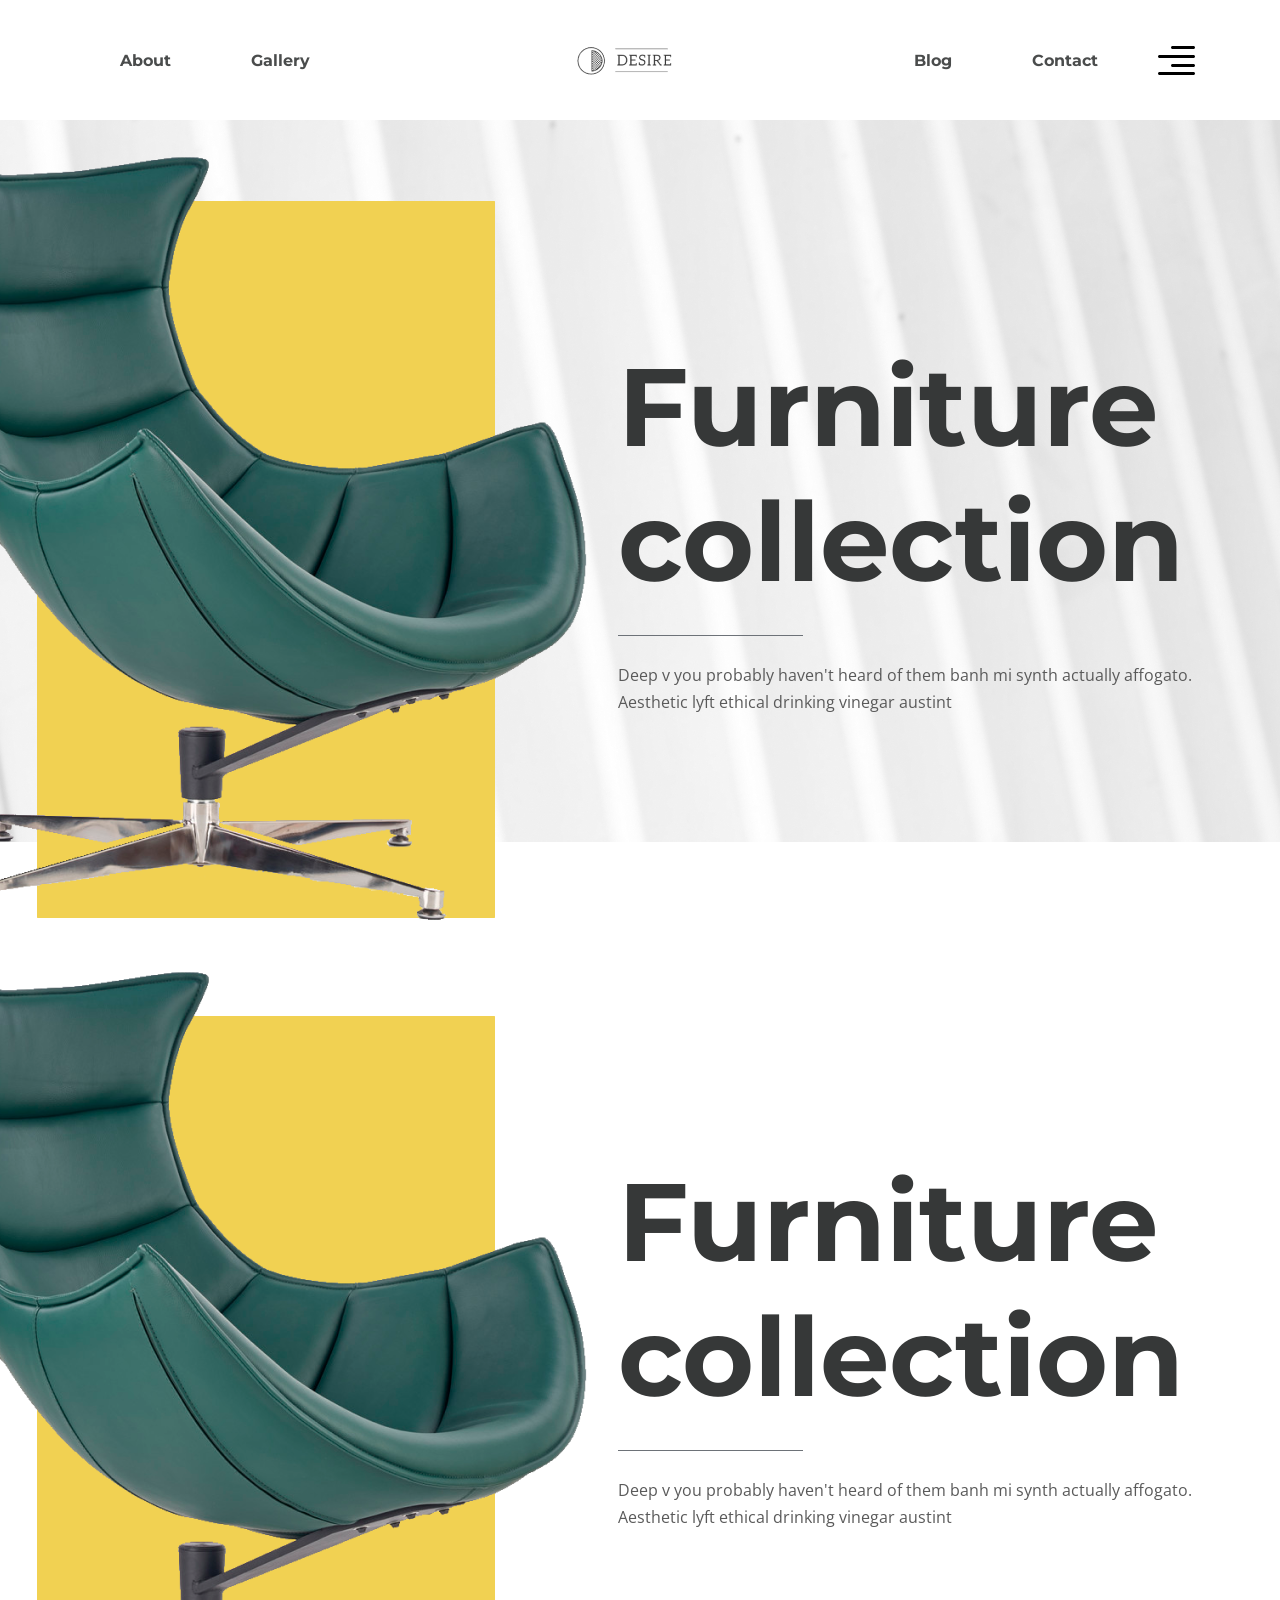
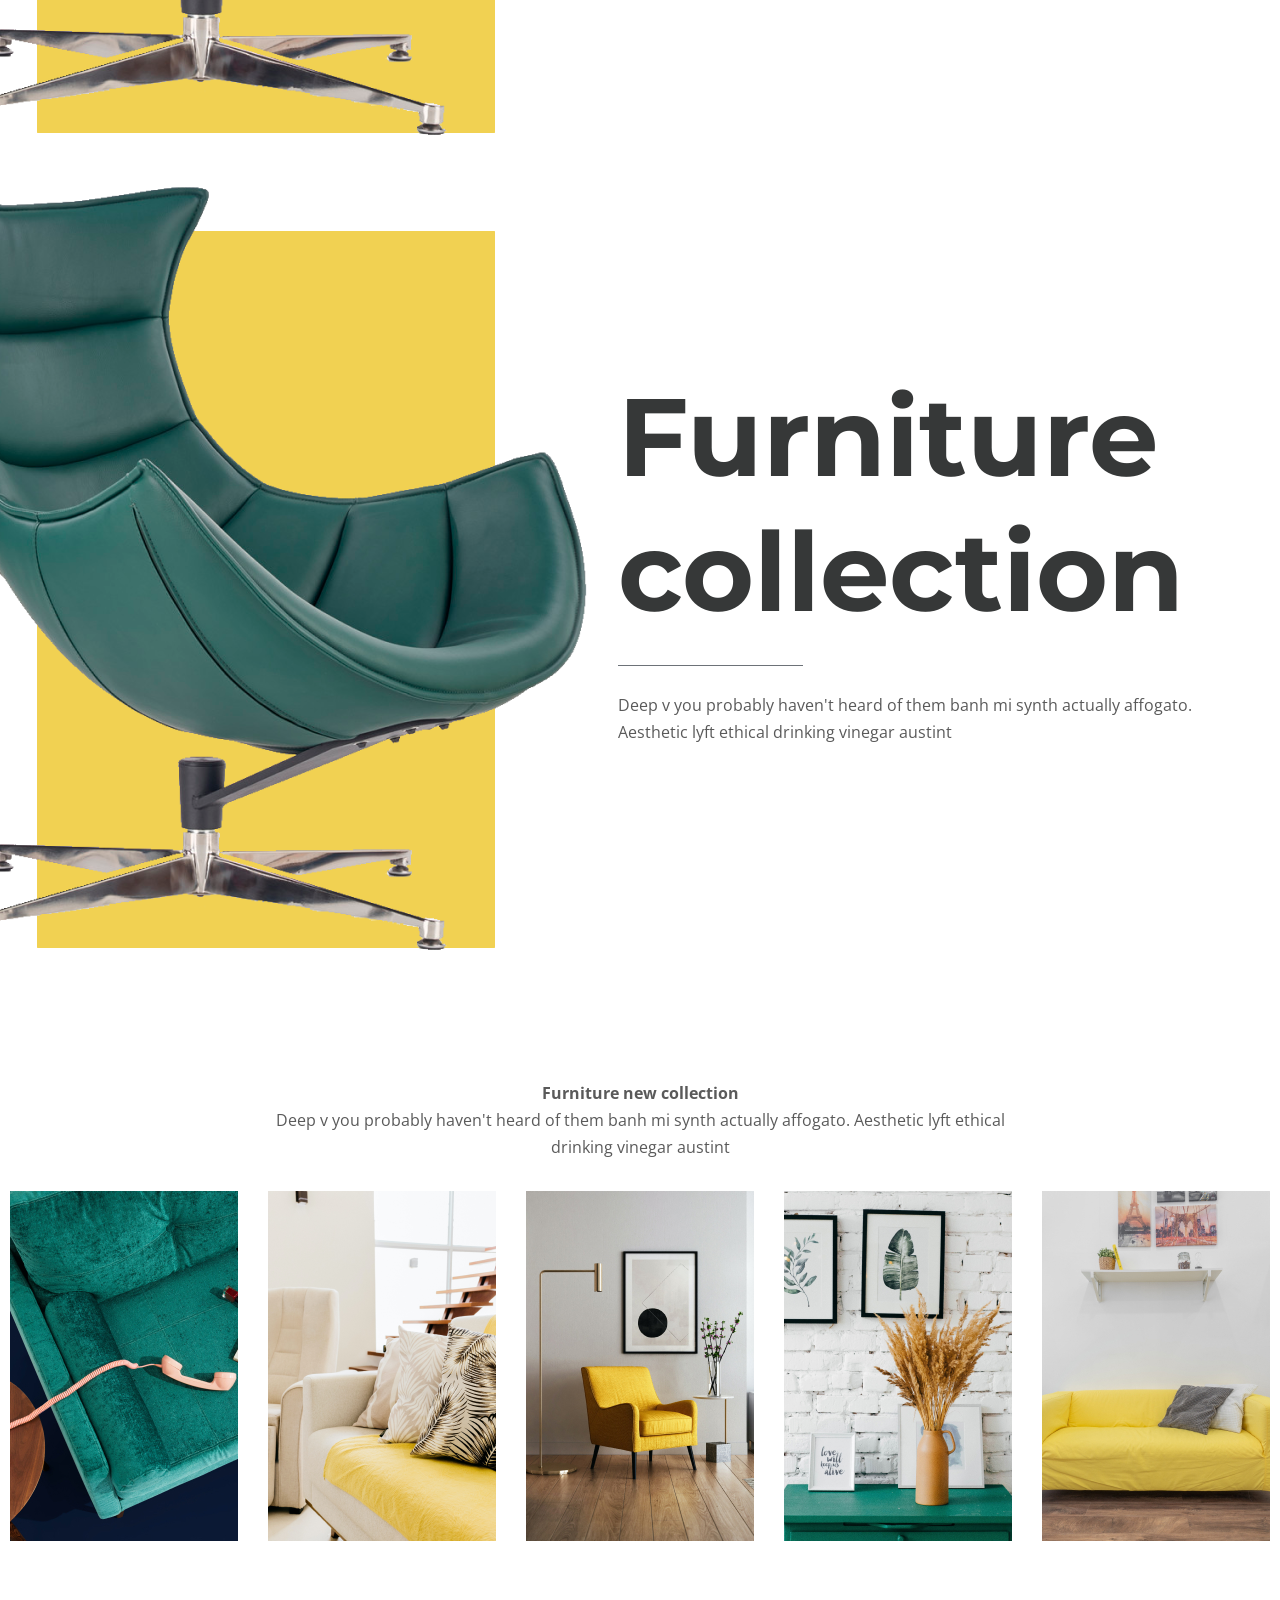
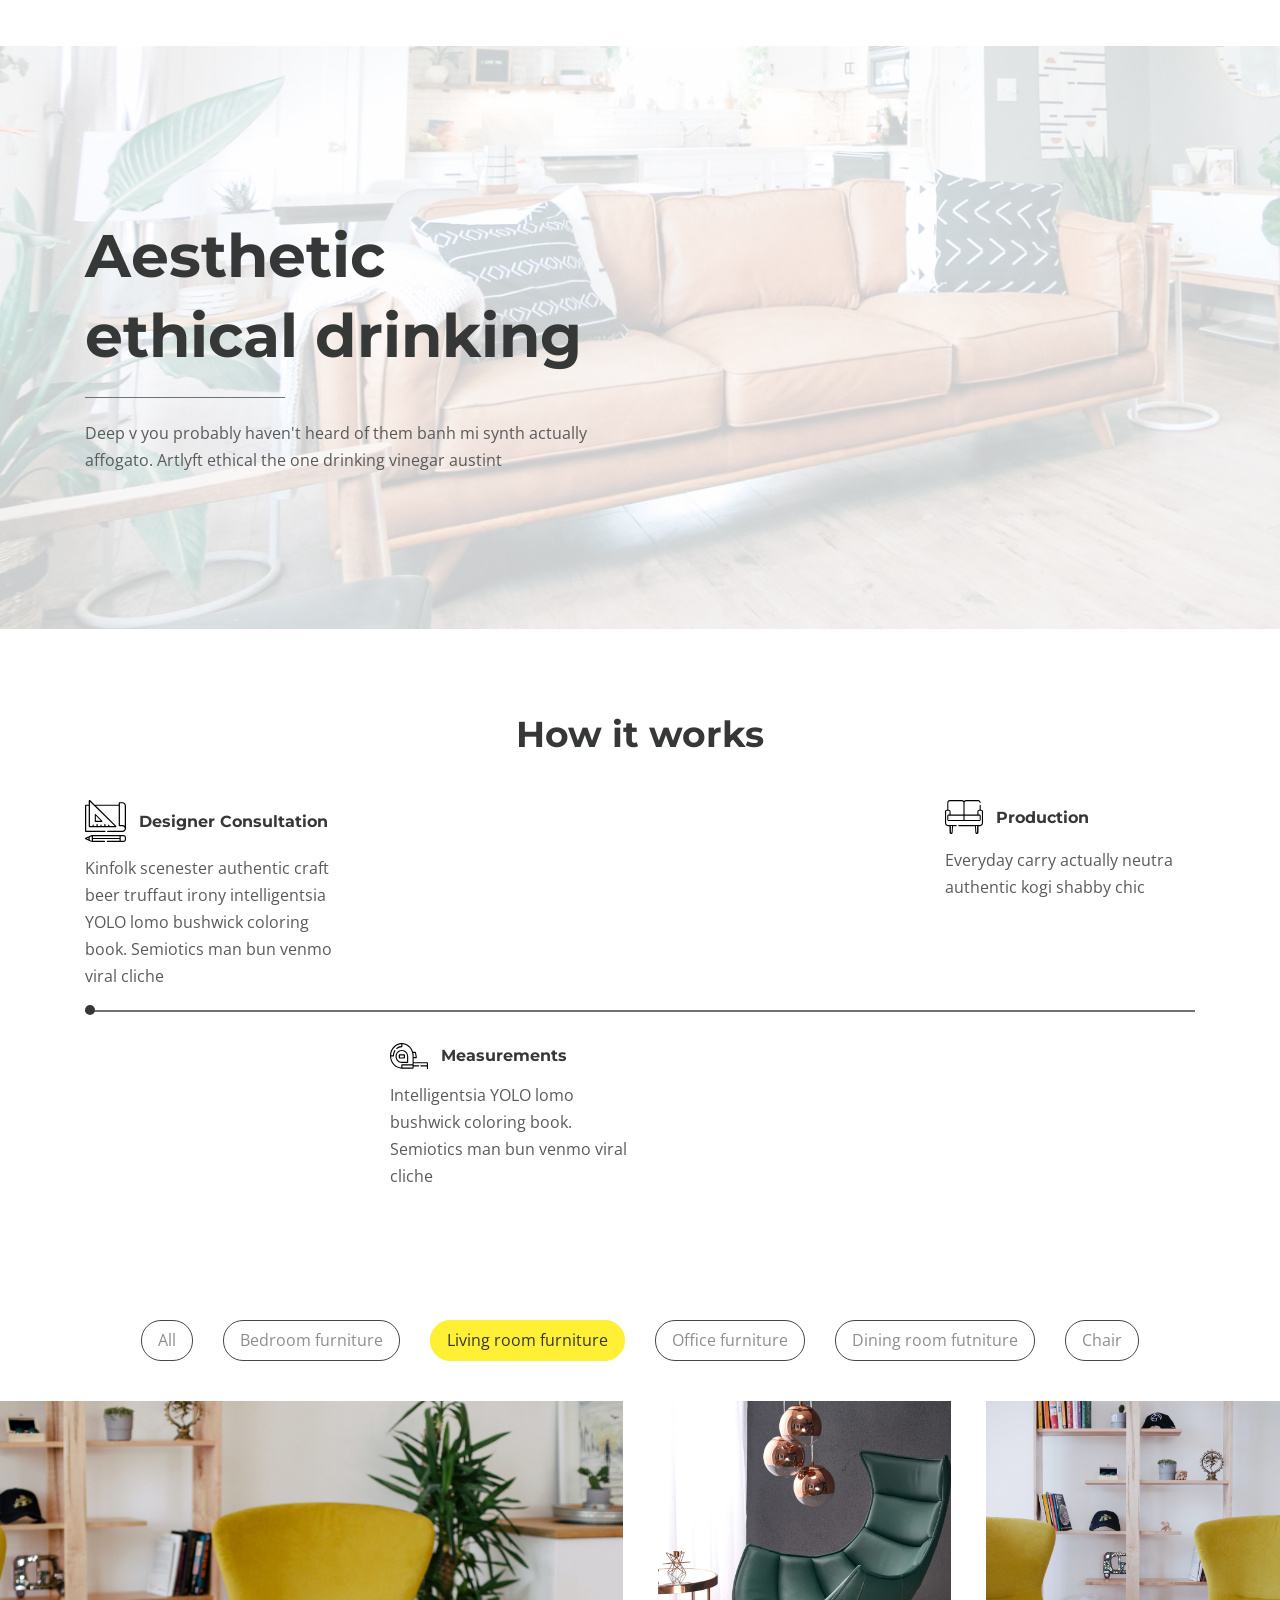
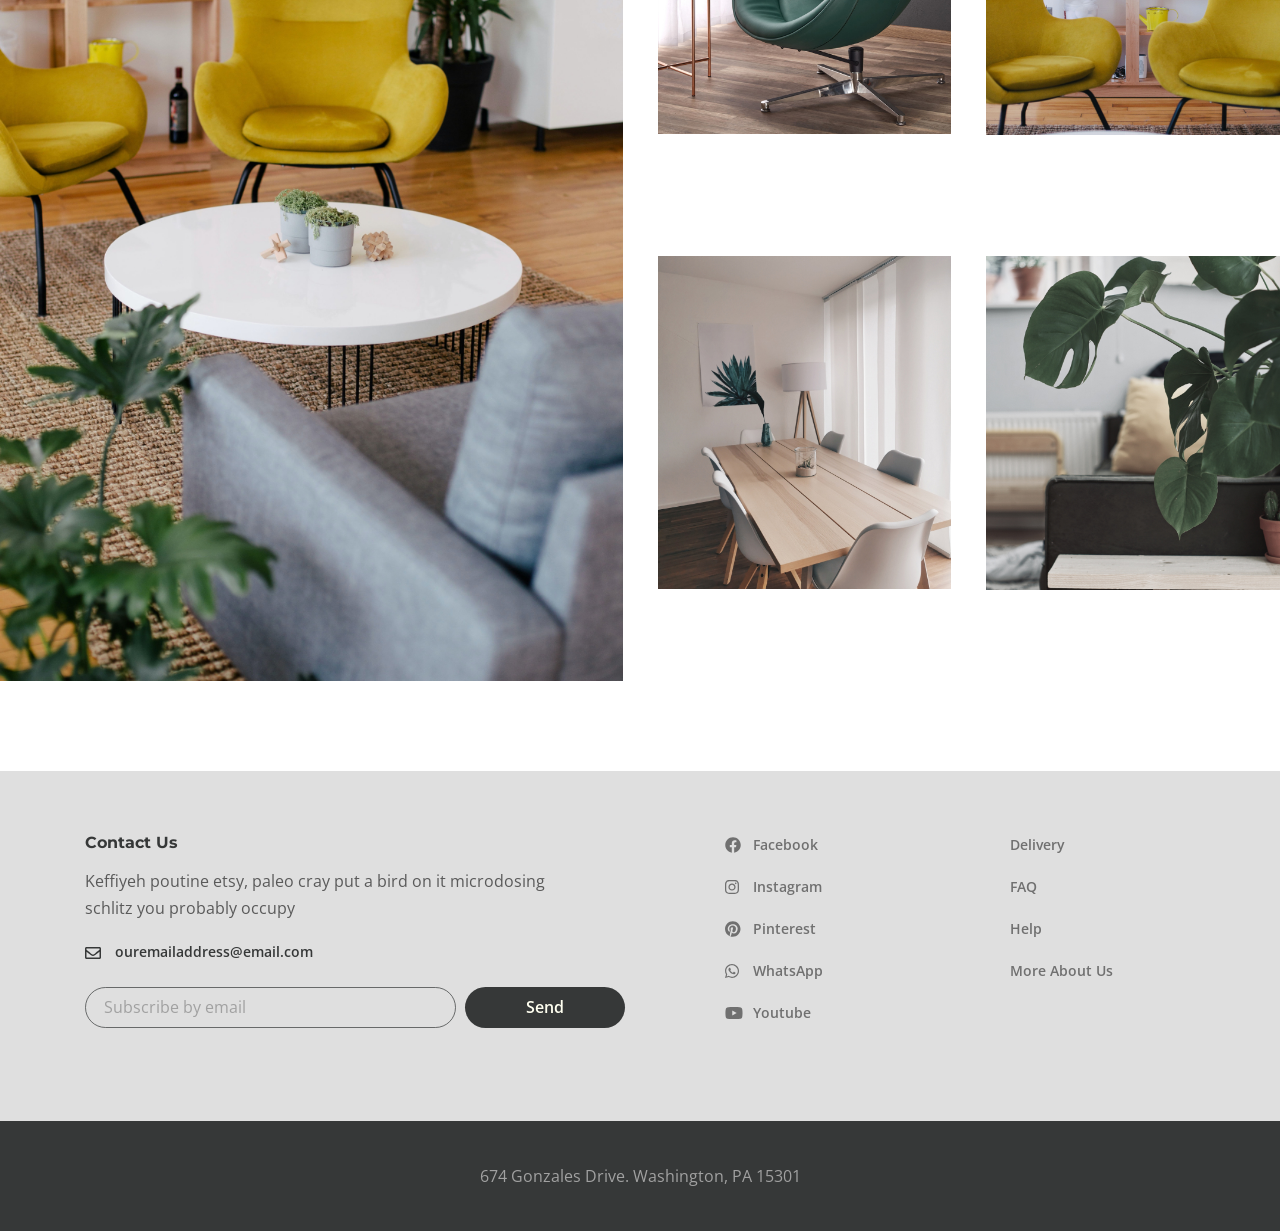
==== commit 96f08833: "mixitup" ====
--- a/app/index.html
+++ b/app/index.html
@@ -243,13 +243,32 @@
       <div class="gallery">
         <div class="container-fluid">
           <div class="gallery__buttons">
-            <button class="gallery__btn">Bedroom furniture</button>
-            <button class="gallery__btn">Living room furniture</button>
-            <button class="gallery__btn">Office furniture</button>
-            <button class="gallery__btn">Dining room futniture</button>
-            <button class="gallery__btn">Chair</button>
-          </div>
-          <div class="gallery__inner"></div>
+            <button class="gallery__btn" data-filter="all">All</button>
+            <button class="gallery__btn" data-filter="bedroom">Bedroom furniture</button>
+            <button class="gallery__btn gallery__btn-active" data-filter="living">Living room furniture</button>
+            <button class="gallery__btn" data-filter="office">Office furniture</button>
+            <button class="gallery__btn" data-filter="dining">Dining room futniture</button>
+            <button class="gallery__btn" data-filter="chair">Chair</button>
+          </div>
+          <div class="gallery__inner">
+            <div class="gallery__items bedroom">
+              <a href="" class="gallery__item">
+                <img src="images/gallery/1.jpg" alt="images">
+              </a>
+              <a href="" class="gallery__item">
+                <img src="images/gallery/2.jpg" alt="images">
+              </a>
+              <a href="" class="gallery__item">
+                <img src="images/gallery/3.jpg" alt="images">
+              </a>
+              <a href="" class="gallery__item">
+                <img class="dining" src="images/gallery/4.jpg" alt="images">
+              </a>
+              <a href="" class="gallery__item">
+                <img src="images/gallery/5.jpg" alt="images">
+              </a>
+            </div>
+          </div>
         </div>
       </div>
 
@@ -321,7 +340,7 @@
 
 
 
-  <script src="js/main.min.js"></script>
+  <script src="js/main.js"></script>
 </body>
 
 </html>
--- a/app/css/style.min.css
+++ b/app/css/style.min.css
@@ -1 +1 @@
-.menu__list-link,.footer__info-title,.rightside-menu__title,.top__slider-title,.new__collection__title,.collection__info-title,.decor__title,.work-path__title,.work-path__item-title{font-family:'Montserrat', sans-serif;font-weight:700}html{-webkit-box-sizing:border-box;box-sizing:border-box}*,*::after,*::before{-webkit-box-sizing:inherit;box-sizing:inherit}ul[class],ol[class]{padding:0}body,h1,h2,h3,h4,h5,h6,p,ul,ol,li,figure,figcaption,blockquote,dl,dd{margin:0;font-size:inherit}ul[class]{list-style:none}img{max-width:100%;display:block}input,button,textarea,select{font:inherit}a{text-decoration:none}.slick-slider{position:relative;display:block;-webkit-box-sizing:border-box;box-sizing:border-box;-webkit-touch-callout:none;-webkit-user-select:none;-moz-user-select:none;-ms-user-select:none;user-select:none;-ms-touch-action:pan-y;touch-action:pan-y;-webkit-tap-highlight-color:transparent}.slick-list{position:relative;overflow:hidden;display:block;margin:0;padding:0}.slick-list:focus{outline:none}.slick-list.dragging{cursor:pointer;cursor:hand}.slick-slider .slick-track,.slick-slider .slick-list{-webkit-transform:translate3d(0, 0, 0);-ms-transform:translate3d(0, 0, 0);transform:translate3d(0, 0, 0)}.slick-track{position:relative;left:0;top:0;display:block;margin-left:auto;margin-right:auto}.slick-track:before,.slick-track:after{content:"";display:table}.slick-track:after{clear:both}.slick-loading .slick-track{visibility:hidden}.slick-slide{float:left;height:100%;min-height:1px;display:none}[dir="rtl"] .slick-slide{float:right}.slick-slide img{display:block}.slick-slide.slick-loading img{display:none}.slick-slide.dragging img{pointer-events:none}.slick-initialized .slick-slide{display:block}.slick-loading .slick-slide{visibility:hidden}.slick-vertical .slick-slide{display:block;height:auto;border:1px solid transparent}.slick-arrow.slick-hidden{display:none}html,body{height:100%}body{font-family:'Open Sans', sans-serif;font-weight:400;font-size:16px;line-height:27px;color:#5A5A5A;overflow-x:hidden;min-width:320px}.wrapper{display:-webkit-box;display:-ms-flexbox;display:flex;-webkit-box-orient:vertical;-webkit-box-direction:normal;-ms-flex-direction:column;flex-direction:column;min-height:100%}.main{-webkit-box-flex:1;-ms-flex:1 0 auto;flex:1 0 auto}.footer{-webkit-box-flex:0;-ms-flex:0 0 auto;flex:0 0 auto}.container{max-width:1140px;margin:0 auto;padding:0 15px}.conteiner-fluid{max-width:1920px;margin:0 auto;padding:0 10px}.slick-dots{display:-webkit-box;display:-ms-flexbox;display:flex;-webkit-box-pack:center;-ms-flex-pack:center;justify-content:center;-webkit-box-align:center;-ms-flex-align:center;align-items:center}.slick-dots li{margin:0 15px}.slick-dots button{background-color:#363838;border:none;width:8px;height:8px;padding:0;font-size:0;border-radius:50%}.slick-dots li.slick-active button{background-color:#ffef35}.header__inner{display:-webkit-box;display:-ms-flexbox;display:flex;-webkit-box-pack:justify;-ms-flex-pack:justify;justify-content:space-between;-webkit-box-align:center;-ms-flex-align:center;align-items:center;height:120px}.header__btn{background-color:transparent;border:none;padding:0;cursor:pointer}.logo{margin:0 auto}.menu{padding-left:35px;padding-right:60px}.menu__list{display:-webkit-box;display:-ms-flexbox;display:flex}.menu__list-item+.menu__list-item{padding-left:80px}.menu__list-link{color:rgba(54,56,56,0.9);line-height:22px}.footer__content{background:#DFDFDF;padding:60px 0 80px}.footer__inner{display:-webkit-box;display:-ms-flexbox;display:flex;-webkit-box-pack:justify;-ms-flex-pack:justify;justify-content:space-between}.footer__info{width:540px}.footer__info-title{color:#363838;margin-bottom:14px;line-height:23px}.footer__info-text{margin-bottom:16px;max-width:475px}.footer__info-email{font-weight:600;font-size:14px;color:#363838;margin-bottom:22px;padding-left:30px;display:inline-block;position:relative}.footer__info-email::before{content:"";background-image:url(../images/envelope.svg);position:absolute;top:9px;left:0;width:16px;height:12px}.footer__form{display:-webkit-box;display:-ms-flexbox;display:flex}.footer__form-input{padding:6px 10px 6px 18px;border-radius:21px;background-color:transparent;border:1px solid rgba(54,56,56,0.7);width:100%}.footer__form-input::-webkit-input-placeholder{font-family:'Open Sans', sans-serif;font-weight:400;font-size:16px;line-height:28px;color:#A1A1A1}.footer__form-input::-moz-placeholder{font-family:'Open Sans', sans-serif;font-weight:400;font-size:16px;line-height:28px;color:#A1A1A1}.footer__form-input:-ms-input-placeholder{font-family:'Open Sans', sans-serif;font-weight:400;font-size:16px;line-height:28px;color:#A1A1A1}.footer__form-input::-ms-input-placeholder{font-family:'Open Sans', sans-serif;font-weight:400;font-size:16px;line-height:28px;color:#A1A1A1}.footer__form-input::placeholder{font-family:'Open Sans', sans-serif;font-weight:400;font-size:16px;line-height:28px;color:#A1A1A1}.footer__form-button{background-color:#363838;border:none;color:#fffff0;border-radius:21px;font-weight:600;padding:6px 12px;min-width:160px;margin-left:9px;cursor:pointer}.footer__social{width:125px;margin-right:auto;margin-left:100px}.footer__social-link{padding-left:28px;position:relative}.footer__social-link::before{content:"";position:absolute;left:0;top:2px;width:16px;height:16px}.footer__social-link--facebook::before{background-image:url(../images/facebook.svg)}.footer__social-link--instagram::before{background-image:url(../images/instagram.svg);width:14px;height:14px;top:3px}.footer__social-link--pinterest::before{background-image:url(../images/Pinterest.svg)}.footer__social-link--whatsapp::before{background-image:url(../images/whatsapp.svg);width:14px;height:14px;top:3px}.footer__social-link--youtube::before{background-image:url(../images/youtube.svg);width:18px;height:12px;top:4px}.footer__social-item,.footer__menu-item{margin-bottom:15px;font-size:14px;font-weight:600}.footer__social-link,.footer__menu-link{color:#707070}.footer__menu{margin-right:60px;width:125px}.footer__copyright{background-color:#363838;color:#A1A1A1;text-align:center;padding:42px 0 41px}.rightside-menu{position:absolute;right:0;top:0;bottom:0;max-width:694px;width:100%;background-color:#fff;padding-top:40px;-webkit-box-shadow:-2px 3px 17px 0px #000;box-shadow:-2px 3px 17px 0px #000;-webkit-transition:all .6s;-o-transition:all .6s;transition:all .6s}.rightside-menu.rightside-menu--close{-webkit-transform:translateX(200%);-ms-transform:translateX(200%);transform:translateX(200%)}.rightside-menu__close{background-color:transparent;border:none;padding:0;cursor:pointer;margin-left:50px;margin-bottom:60px}.rightside-menu__content{text-align:center;max-width:485px;margin:0 auto}.rightside-menu__logo{display:inline-block;margin-bottom:40px}.rightside-menu__title{color:#363838;font-size:36px;line-height:51px;position:relative;margin-bottom:17px;padding-bottom:17px}.rightside-menu__title::after{content:"";position:absolute;bottom:0;right:0;left:0;height:1px;background:#6D7278;max-width:252px;margin:0 auto}.rightside-menu__text{margin-bottom:75px}.rightside-menu__images{max-width:485px}.top__inner{padding-bottom:70px;position:relative}.top__inner::after{content:'';position:absolute;background-image:url(../images/slider-bg.jpg);width:100%;height:722px;top:0;z-index:-1}.top__slider-item{display:-webkit-box !important;display:-ms-flexbox !important;display:flex !important;-webkit-box-pack:center;-ms-flex-pack:center;justify-content:center;-webkit-box-align:center;-ms-flex-align:center;align-items:center}.top__slider-img{margin-left:-10%;max-width:703px;height:815px;-o-object-fit:cover;object-fit:cover}.top__slider-info{max-width:645px;margin-left:25px}.top__slider-title{color:#363838;font-size:110px;line-height:135px;padding-bottom:26px;margin-bottom:26px;position:relative}.top__slider-title::after{content:'';position:absolute;left:0;bottom:0;width:185px;height:1px;background:#6D7278}.top__slider-text{max-width:585px}.new__collection{text-align:center;padding:45px 0 105px}.new__collection__title{color:#363838;font-size:36px;line-height:51px;padding-bottom:25px;margin-bottom:25px;position:relative}.new__collection__title::after{content:'';position:absolute;width:250px;height:1px;bottom:0;left:0;right:0;margin:0 auto;background:#6D7278}.new__collection-text{max-width:730px;margin:0 auto 30px}.collection{display:-ms-grid;display:grid;-ms-grid-columns:(1fr)[5];grid-template-columns:repeat(5, 1fr);grid-gap:30px}.collection__item{position:relative}.collection__item:hover .collection__info{opacity:1}.collection__images{min-height:350px;-o-object-fit:cover;object-fit:cover}.collection__info{position:absolute;top:0;left:0;right:0;bottom:0;background-color:rgba(255,255,255,0.7);padding:10px;display:-webkit-box;display:-ms-flexbox;display:flex;-webkit-box-orient:vertical;-webkit-box-direction:normal;-ms-flex-direction:column;flex-direction:column;-webkit-box-align:center;-ms-flex-align:center;align-items:center;-webkit-box-pack:center;-ms-flex-pack:center;justify-content:center;opacity:0;-webkit-transition:all .5s;-o-transition:all .5s;transition:all .5s}.collection__info-title{font-size:20px;line-height:25px;color:#363838;padding-bottom:19px;margin-bottom:19px;position:relative}.collection__info-title::after{content:"";bottom:0;position:absolute;height:1px;background:#6D7278;width:80%;margin:0 auto;left:0;right:0}.collection__info-text{font-weight:600;font-size:14px;color:#707070}.decor{padding:170px 0 155px;background-image:url(../images/decor-bg.jpg);background-size:cover;background-repeat:no-repeat}.decor__title{max-width:730px;color:#363838;font-size:60px;line-height:80px;padding-bottom:22px;margin-bottom:22px;position:relative}.decor__title::after{content:"";position:absolute;left:0;width:200px;height:1px;bottom:0;background:#6D7278}.decor__text{max-width:540px}.work-path{padding:80px 0 30px}.work-path__title{text-align:center;color:#363838;margin-bottom:40px;font-size:36px;line-height:51px}.work-path__items-box{display:-webkit-box;display:-ms-flexbox;display:flex;-webkit-box-align:start;-ms-flex-align:start;align-items:start;-webkit-box-pack:justify;-ms-flex-pack:justify;justify-content:space-between;border-bottom:2px solid rgba(54,56,56,0.7);position:relative}.work-path__items-box::after{content:"";position:absolute;left:0;bottom:-5px;width:10px;height:10px;border-radius:50%;background-color:#363838}.work-path__item{width:250px;display:-webkit-box;display:-ms-flexbox;display:flex;-ms-flex-wrap:wrap;flex-wrap:wrap;-webkit-box-align:center;-ms-flex-align:center;align-items:center;padding-bottom:20px}.work-path__item--measurements{padding-top:30px;margin-left:305px}.work-path__item-title{margin-left:13px;color:#363838}.work-path__item-text{margin-top:13px}
+.menu__list-link,.footer__info-title,.rightside-menu__title,.top__slider-title,.new__collection__title,.collection__info-title,.decor__title,.work-path__title,.work-path__item-title{font-family:'Montserrat', sans-serif;font-weight:700}html{-webkit-box-sizing:border-box;box-sizing:border-box}*,*::after,*::before{-webkit-box-sizing:inherit;box-sizing:inherit}ul[class],ol[class]{padding:0}body,h1,h2,h3,h4,h5,h6,p,ul,ol,li,figure,figcaption,blockquote,dl,dd{margin:0;font-size:inherit}ul[class]{list-style:none}img{max-width:100%;display:block}input,button,textarea,select{font:inherit}a{text-decoration:none}.slick-slider{position:relative;display:block;-webkit-box-sizing:border-box;box-sizing:border-box;-webkit-touch-callout:none;-webkit-user-select:none;-moz-user-select:none;-ms-user-select:none;user-select:none;-ms-touch-action:pan-y;touch-action:pan-y;-webkit-tap-highlight-color:transparent}.slick-list{position:relative;overflow:hidden;display:block;margin:0;padding:0}.slick-list:focus{outline:none}.slick-list.dragging{cursor:pointer;cursor:hand}.slick-slider .slick-track,.slick-slider .slick-list{-webkit-transform:translate3d(0, 0, 0);-ms-transform:translate3d(0, 0, 0);transform:translate3d(0, 0, 0)}.slick-track{position:relative;left:0;top:0;display:block;margin-left:auto;margin-right:auto}.slick-track:before,.slick-track:after{content:"";display:table}.slick-track:after{clear:both}.slick-loading .slick-track{visibility:hidden}.slick-slide{float:left;height:100%;min-height:1px;display:none}[dir="rtl"] .slick-slide{float:right}.slick-slide img{display:block}.slick-slide.slick-loading img{display:none}.slick-slide.dragging img{pointer-events:none}.slick-initialized .slick-slide{display:block}.slick-loading .slick-slide{visibility:hidden}.slick-vertical .slick-slide{display:block;height:auto;border:1px solid transparent}.slick-arrow.slick-hidden{display:none}html,body{height:100%}body{font-family:'Open Sans', sans-serif;font-weight:400;font-size:16px;line-height:27px;color:#5A5A5A;overflow-x:hidden;min-width:320px}.wrapper{display:-webkit-box;display:-ms-flexbox;display:flex;-webkit-box-orient:vertical;-webkit-box-direction:normal;-ms-flex-direction:column;flex-direction:column;min-height:100%}.main{-webkit-box-flex:1;-ms-flex:1 0 auto;flex:1 0 auto}.footer{-webkit-box-flex:0;-ms-flex:0 0 auto;flex:0 0 auto}.container{max-width:1140px;margin:0 auto;padding:0 15px}.conteiner-fluid{max-width:1920px;margin:0 auto;padding:0 10px}.slick-dots{display:-webkit-box;display:-ms-flexbox;display:flex;-webkit-box-pack:center;-ms-flex-pack:center;justify-content:center;-webkit-box-align:center;-ms-flex-align:center;align-items:center}.slick-dots li{margin:0 15px}.slick-dots button{background-color:#363838;border:none;width:8px;height:8px;padding:0;font-size:0;border-radius:50%}.slick-dots li.slick-active button{background-color:#ffef35}.header__inner{display:-webkit-box;display:-ms-flexbox;display:flex;-webkit-box-pack:justify;-ms-flex-pack:justify;justify-content:space-between;-webkit-box-align:center;-ms-flex-align:center;align-items:center;height:120px}.header__btn{background-color:transparent;border:none;padding:0;cursor:pointer}.logo{margin:0 auto}.menu{padding-left:35px;padding-right:60px}.menu__list{display:-webkit-box;display:-ms-flexbox;display:flex}.menu__list-item+.menu__list-item{padding-left:80px}.menu__list-link{color:rgba(54,56,56,0.9);line-height:22px}.footer__content{background:#DFDFDF;padding:60px 0 80px}.footer__inner{display:-webkit-box;display:-ms-flexbox;display:flex;-webkit-box-pack:justify;-ms-flex-pack:justify;justify-content:space-between}.footer__info{width:540px}.footer__info-title{color:#363838;margin-bottom:14px;line-height:23px}.footer__info-text{margin-bottom:16px;max-width:475px}.footer__info-email{font-weight:600;font-size:14px;color:#363838;margin-bottom:22px;padding-left:30px;display:inline-block;position:relative}.footer__info-email::before{content:"";background-image:url(../images/envelope.svg);position:absolute;top:9px;left:0;width:16px;height:12px}.footer__form{display:-webkit-box;display:-ms-flexbox;display:flex}.footer__form-input{padding:6px 10px 6px 18px;border-radius:21px;background-color:transparent;border:1px solid rgba(54,56,56,0.7);width:100%}.footer__form-input::-webkit-input-placeholder{font-family:'Open Sans', sans-serif;font-weight:400;font-size:16px;line-height:28px;color:#A1A1A1}.footer__form-input::-moz-placeholder{font-family:'Open Sans', sans-serif;font-weight:400;font-size:16px;line-height:28px;color:#A1A1A1}.footer__form-input:-ms-input-placeholder{font-family:'Open Sans', sans-serif;font-weight:400;font-size:16px;line-height:28px;color:#A1A1A1}.footer__form-input::-ms-input-placeholder{font-family:'Open Sans', sans-serif;font-weight:400;font-size:16px;line-height:28px;color:#A1A1A1}.footer__form-input::placeholder{font-family:'Open Sans', sans-serif;font-weight:400;font-size:16px;line-height:28px;color:#A1A1A1}.footer__form-button{background-color:#363838;border:none;color:#fffff0;border-radius:21px;font-weight:600;padding:6px 12px;min-width:160px;margin-left:9px;cursor:pointer}.footer__social{width:125px;margin-right:auto;margin-left:100px}.footer__social-link{padding-left:28px;position:relative}.footer__social-link::before{content:"";position:absolute;left:0;top:2px;width:16px;height:16px}.footer__social-link--facebook::before{background-image:url(../images/facebook.svg)}.footer__social-link--instagram::before{background-image:url(../images/instagram.svg);width:14px;height:14px;top:3px}.footer__social-link--pinterest::before{background-image:url(../images/Pinterest.svg)}.footer__social-link--whatsapp::before{background-image:url(../images/whatsapp.svg);width:14px;height:14px;top:3px}.footer__social-link--youtube::before{background-image:url(../images/youtube.svg);width:18px;height:12px;top:4px}.footer__social-item,.footer__menu-item{margin-bottom:15px;font-size:14px;font-weight:600}.footer__social-link,.footer__menu-link{color:#707070}.footer__menu{margin-right:60px;width:125px}.footer__copyright{background-color:#363838;color:#A1A1A1;text-align:center;padding:42px 0 41px}.rightside-menu{position:absolute;right:0;top:0;bottom:0;max-width:694px;width:100%;background-color:#fff;padding-top:40px;-webkit-box-shadow:-2px 3px 17px 0px #000;box-shadow:-2px 3px 17px 0px #000;-webkit-transition:all .6s;-o-transition:all .6s;transition:all .6s}.rightside-menu.rightside-menu--close{-webkit-transform:translateX(200%);-ms-transform:translateX(200%);transform:translateX(200%)}.rightside-menu__close{background-color:transparent;border:none;padding:0;cursor:pointer;margin-left:50px;margin-bottom:60px}.rightside-menu__content{text-align:center;max-width:485px;margin:0 auto}.rightside-menu__logo{display:inline-block;margin-bottom:40px}.rightside-menu__title{color:#363838;font-size:36px;line-height:51px;position:relative;margin-bottom:17px;padding-bottom:17px}.rightside-menu__title::after{content:"";position:absolute;bottom:0;right:0;left:0;height:1px;background:#6D7278;max-width:252px;margin:0 auto}.rightside-menu__text{margin-bottom:75px}.rightside-menu__images{max-width:485px}.top__inner{padding-bottom:70px;position:relative}.top__inner::after{content:'';position:absolute;background-image:url(../images/slider-bg.jpg);width:100%;height:722px;top:0;z-index:-1}.top__slider-item{display:-webkit-box !important;display:-ms-flexbox !important;display:flex !important;-webkit-box-pack:center;-ms-flex-pack:center;justify-content:center;-webkit-box-align:center;-ms-flex-align:center;align-items:center}.top__slider-img{margin-left:-10%;max-width:703px;height:815px;-o-object-fit:cover;object-fit:cover}.top__slider-info{max-width:645px;margin-left:25px}.top__slider-title{color:#363838;font-size:110px;line-height:135px;padding-bottom:26px;margin-bottom:26px;position:relative}.top__slider-title::after{content:'';position:absolute;left:0;bottom:0;width:185px;height:1px;background:#6D7278}.top__slider-text{max-width:585px}.new__collection{text-align:center;padding:45px 0 105px}.new__collection__title{color:#363838;font-size:36px;line-height:51px;padding-bottom:25px;margin-bottom:25px;position:relative}.new__collection__title::after{content:'';position:absolute;width:250px;height:1px;bottom:0;left:0;right:0;margin:0 auto;background:#6D7278}.new__collection-text{max-width:730px;margin:0 auto 30px}.collection{display:-ms-grid;display:grid;-ms-grid-columns:(1fr)[5];grid-template-columns:repeat(5, 1fr);grid-gap:30px}.collection__item{position:relative}.collection__item:hover .collection__info{opacity:1}.collection__images{min-height:350px;-o-object-fit:cover;object-fit:cover}.collection__info{position:absolute;top:0;left:0;right:0;bottom:0;background-color:rgba(255,255,255,0.7);padding:10px;display:-webkit-box;display:-ms-flexbox;display:flex;-webkit-box-orient:vertical;-webkit-box-direction:normal;-ms-flex-direction:column;flex-direction:column;-webkit-box-align:center;-ms-flex-align:center;align-items:center;-webkit-box-pack:center;-ms-flex-pack:center;justify-content:center;opacity:0;-webkit-transition:all .5s;-o-transition:all .5s;transition:all .5s}.collection__info-title{font-size:20px;line-height:25px;color:#363838;padding-bottom:19px;margin-bottom:19px;position:relative}.collection__info-title::after{content:"";bottom:0;position:absolute;height:1px;background:#6D7278;width:80%;margin:0 auto;left:0;right:0}.collection__info-text{font-weight:600;font-size:14px;color:#707070}.decor{padding:170px 0 155px;background-image:url(../images/decor-bg.jpg);background-size:cover;background-repeat:no-repeat}.decor__title{max-width:730px;color:#363838;font-size:60px;line-height:80px;padding-bottom:22px;margin-bottom:22px;position:relative}.decor__title::after{content:"";position:absolute;left:0;width:200px;height:1px;bottom:0;background:#6D7278}.decor__text{max-width:540px}.work-path{padding:80px 0 30px}.work-path__title{text-align:center;color:#363838;margin-bottom:40px;font-size:36px;line-height:51px}.work-path__items-box{display:-webkit-box;display:-ms-flexbox;display:flex;-webkit-box-align:start;-ms-flex-align:start;align-items:start;-webkit-box-pack:justify;-ms-flex-pack:justify;justify-content:space-between;border-bottom:2px solid rgba(54,56,56,0.7);position:relative}.work-path__items-box::after{content:"";position:absolute;left:0;bottom:-5px;width:10px;height:10px;border-radius:50%;background-color:#363838}.work-path__item{width:250px;display:-webkit-box;display:-ms-flexbox;display:flex;-ms-flex-wrap:wrap;flex-wrap:wrap;-webkit-box-align:center;-ms-flex-align:center;align-items:center;padding-bottom:20px}.work-path__item--measurements{padding-top:30px;margin-left:305px}.work-path__item-title{margin-left:13px;color:#363838}.work-path__item-text{margin-top:13px}.gallery{padding:80px 0 90px}.gallery__buttons{text-align:center;margin-bottom:40px}.gallery__btn{margin:0 13px;background-color:transparent;border:1px solid #454647;border-radius:20px;padding:6px 16px;color:#8f8d8d;cursor:pointer}.gallery__btn-active{background-color:#FFEF35;color:#363838;border:1px solid #FFEF35}.gallery__items{display:-ms-grid;display:grid;-ms-grid-columns:(1fr)[4];grid-template-columns:repeat(4, 1fr);-ms-grid-rows:(1fr)[2];grid-template-rows:repeat(2, 1fr);grid-gap:30px 35px}.gallery__item:first-child{-ms-grid-column-span:2;grid-column:span 2;-ms-grid-row-span:2;grid-row:span 2}.gallery__item img{-o-object-fit:cover;object-fit:cover}
